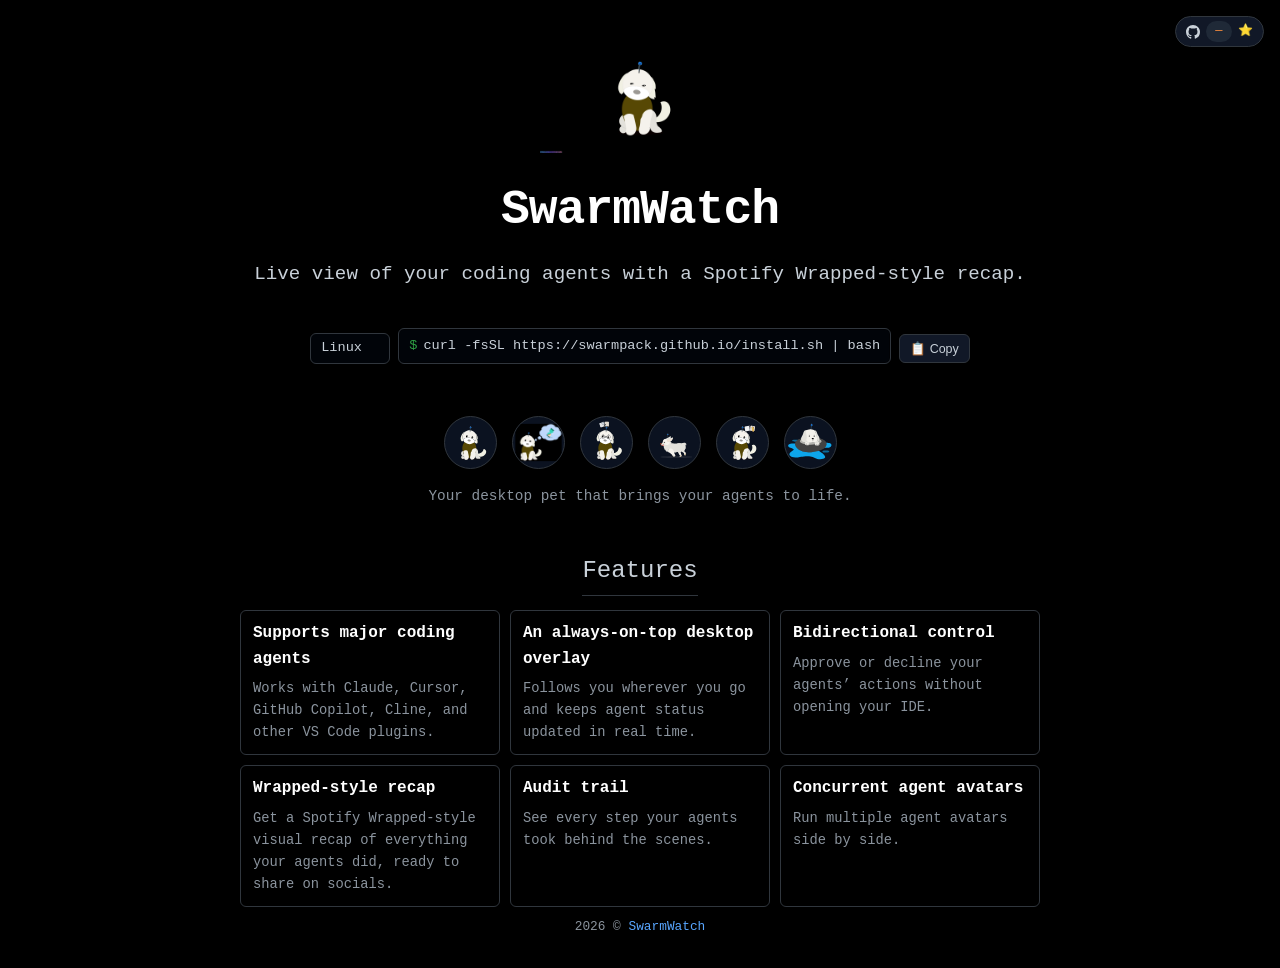
==== index.html @ 9cf97a2d "chore: remove emojis" ====
<!DOCTYPE html>
<html lang="en">
<head>
    <meta charset="UTF-8">
    <meta name="viewport" content="width=device-width, initial-scale=1.0">
    <title>SwarmWatch</title>

    <!--
      Performance notes:
      - Preload the hero image so it appears reliably even under high traffic / slow networks.
      - Add cache-busting via querystring (bump ?v= when you replace the file).
    -->
    <link rel="preload" as="image" href="assets/swarmwatch-idle.png?v=1" imagesrcset="assets/swarmwatch-idle.png?v=1" />

    <!-- Optional: avoids favicon 404 noise. Replace with your own if desired. -->
    <link rel="icon" href="data:,">
    <style>
        :root {
            --bg-color: #000000;
            --card-bg: #161b22;
            --border-color: #30363d;
            --text-primary: #c9d1d9;
            --text-secondary: #8b949e;
            --accent-green: #2ea043;
            --accent-blue: #58a6ff;
            --accent-orange: #f0883e;
            --font-mono: 'SFMono-Regular', Consolas, 'Liberation Mono', Menlo, monospace;
        }

        /* Global link styles */
        a {
            color: var(--accent-blue);
            text-decoration: none;
        }
        a:hover {
            text-decoration: underline;
        }

        body {
            background-color: var(--bg-color);
            color: var(--text-primary);
            font-family: var(--font-mono);
            margin: 0;
            padding: 0;
            display: flex;
            flex-direction: column;
            align-items: center;
            line-height: 1.6;
        }

        .container {
            max-width: 800px;
            width: 100%;
            position: relative;
            padding: 40px 20px 30px 20px;
            display: flex;
            flex-direction: column;
            align-items: center;
            gap: 28px;
        }

        header {
            text-align: center;
            margin-bottom: 4px;
        }

        /* Badge row */
        .badge-row {
            position: fixed;
            top: 16px;
            right: 16px;
            z-index: 50;
            display: flex;
            flex-wrap: wrap;
            gap: 8px;
            justify-content: flex-end;
            margin-bottom: 0;
            padding-bottom: 0;
        }
        .badge {
            font-size: 0.75rem;
            padding: 4px 10px;
            border-radius: 999px;
            border: 1px solid var(--border-color);
            background: #111827;
            color: var(--text-secondary);
            display: inline-flex;
            align-items: center;
            gap: 6px;
            text-decoration: none;
        }
        .badge-icon {
            display: inline-flex;
            width: 14px;
            height: 14px;
            color: var(--text-primary);
        }
        .badge-icon svg {
            width: 100%;
            height: 100%;
            fill: currentColor;
            display: block;
        }
        .badge-label { color: var(--text-primary); }
        .badge-value {
            padding: 1px 6px;
            border-radius: 999px;
            background: #1f2937;
            color: var(--accent-orange);
            min-width: 2ch;
            text-align: center;
        }

        /* Product Hunt badge */
        .producthunt-badge-wrapper {
            text-align: center;
            margin-top: 10px;
        }
        .producthunt-badge {
            display: inline-flex;
            align-items: center;
        }
        .producthunt-badge img {
            height: auto;
            max-width: 200px;
        }

        /* Cat head above title */
        .cat-head-wrapper {
            margin-bottom: 10px;
        }
        .cat-head-img {
            width: 200px;
            height: auto;
        }

        h1 {
            font-size: 3rem;
            margin: 0 0 10px 0;
            color: #ffffff;
            letter-spacing: -1px;
        }

        .subtitle {
            font-size: 1.2rem;
            color: var(--text-primary);
            margin-bottom: 5%;
        }

        /* CTA: button + curl row */
        .cta-stack {
            display: flex;
            flex-direction: column;
            align-items: center;
            gap: 10px;
            margin-bottom: 12px;
        }

        /* Row that contains button (label positioned absolutely) */
        .step1-row {
            position: relative;
            display: flex;
            justify-content: center;
            align-items: center;
            min-height: 1.2em; /* ensure space for label */
        }

        /* Step 1 label: absolutely positioned to left of button */
        .step1-label {
            position: absolute;
            right: 100%;
            margin-right: 8px;
            font-size: 0.85rem;
            color: var(--text-secondary);
            white-space: nowrap;
        }

        .step-label {
            font-size: 0.85rem;
            color: var(--text-secondary);
        }

        .step3-label {
            font-size: 0.85rem;
            color: var(--text-secondary);
            text-align: center;
            margin-bottom: 4px;
        }

        .primary-button {
            display: inline-flex;
            align-items: center;
            justify-content: center;
            padding: 8px 16px;
            border-radius: 999px;
            border: 1px solid var(--accent-blue);
            background: linear-gradient(135deg, #1f2933, #111827);
            color: #ffffff;
            font-size: 0.9rem;
            text-decoration: none;
            cursor: pointer;
            gap: 8px;
        }
        .primary-button:hover {
            background: linear-gradient(135deg, #243447, #111827);
        }
        .primary-button span.icon { font-size: 1.1rem; }



        .curl-row {
            display: flex;
            align-items: center;
            gap: 8px;
            flex-wrap: wrap;
            justify-content: center;
            margin-bottom: 4%;
        }

        /* Compact platform selector (matches the curl/copy pill aesthetic) */
        .platform-select {
            border-radius: 6px; /* match curl field */
            border: 1px solid var(--border-color);
            background: #010409;
            color: var(--text-primary);
            font-family: var(--font-mono);
            font-size: 0.85rem;
            padding: 6px 10px; /* match curl-field padding */
            cursor: pointer;
            outline: none;
            appearance: none;
            -webkit-appearance: none;
            -moz-appearance: none;
            line-height: 1.2;
        }
        .platform-select:hover {
            background: #0b1220;
        }
        .platform-select:focus {
            border-color: var(--accent-blue);
            box-shadow: 0 0 0 3px rgba(88,166,255,0.15);
        }

        .curl-label {
            font-size: 0.85rem;
            color: var(--text-secondary);
        }

        .curl-field {
            display: inline-flex;
            align-items: center;
            width: fit-content;
            max-width: 100%;
            background: #010409;
            border-radius: 6px;
            border: 1px solid var(--border-color);
            padding: 6px 10px;
            font-size: 0.85rem;
            color: var(--text-primary);
            box-shadow: inset 0 0 0 1px rgba(0,0,0,0.4);
            margin-bottom: 5px;;
        }

        .curl-prefix {
            color: var(--accent-green);
            margin-right: 6px;
        }

        .curl-command {
            white-space: nowrap;
            user-select: all;
        }

        .copy-button {
            padding: 6px 10px;
            font-size: 0.78rem;
            border-radius: 6px;
            border: 1px solid var(--border-color);
            background: #111827;
            color: var(--text-primary);
            cursor: pointer;
            display: inline-flex;
            align-items: center;
            gap: 4px;
        }
        .copy-button:hover {
            background: #1f2937;
        }

        /* Avatar strip */
        .avatar-tagline {
            margin-top: 6px;
            font-size: 0.9rem;
            color: var(--text-secondary);
            text-align: center;
        }
        .avatar-strip {
            display: flex;
            align-items: center;
            justify-content: center;
            gap: 15px; /* 1.5x spacing */
            flex-wrap: wrap;
            margin-top: 6px;
        }
        .avatar {
            /* Increase circle radius by 1.5x (diameter scales 1.5x as well) */
            width: 51px;
            height: 51px;
            border-radius: 999px;
            border: 1px solid var(--border-color);
            background: #0b1220;
            display: inline-flex;
            align-items: center;
            justify-content: center;
            overflow: hidden;
            /* Same floating animation as the blue rectangle/popover */
            animation: float 4s ease-in-out infinite;
            will-change: transform;
        }

        /* Small phase offsets so the avatars don't all float in sync */
        .avatar-strip .avatar:nth-child(1) { animation-delay: 0s; }
        .avatar-strip .avatar:nth-child(2) { animation-delay: 0.3s; }
        .avatar-strip .avatar:nth-child(3) { animation-delay: 0.6s; }
        .avatar-strip .avatar:nth-child(4) { animation-delay: 0.9s; }
        .avatar-strip .avatar:nth-child(5) { animation-delay: 1.2s; }
        .avatar-strip .avatar:nth-child(6) { animation-delay: 1.5s; }
        .avatar img {
            width: 100%;
            height: 100%;
            object-fit: cover;
            display: block;
        }

        /* Slight zoom-out for the 'thinks.png' avatar so it matches the visual scale of the SVGs */
        .avatar img.avatar-thinks {
            object-fit: contain;
            transform: scale(0.9091); /* zoom out by 1.1x */
            transform-origin: center;
        }

        /* Hero section */
        .hero-section {
            position: relative;
            width: 100%;
            max-width: 650px;
            display: flex;
            flex-direction: column;
            align-items: center;
            margin-bottom: 18px;
        }
        .terminal-window {
            width: 100%;
            background: #010409;
            border: 1px solid var(--border-color);
            border-radius: 8px;
            box-shadow: 0 20px 40px rgba(0,0,0,0.4);
            overflow: hidden;
            font-size: 0.9rem;
            text-align: left;
            z-index: 1;
        }
        .window-header {
            background: #161b22;
            padding: 8px 12px;
            display: flex;
            gap: 6px;
            border-bottom: 1px solid var(--border-color);
        }
        .dot { width: 10px; height: 10px; border-radius: 50%; }
        .red { background: #ff5f56; }
        .yellow { background: #ffbd2e; }
        .green { background: #27c93f; }

        .terminal-body {
            padding: 15px;
            color: var(--text-primary);
        }
        .prompt { color: var(--accent-green); }
        .branch { color: var(--accent-blue); }
        .output { color: var(--text-secondary); }
        .cursor {
            display: inline-block;
            width: 8px;
            height: 15px;
            background: var(--text-secondary);
            animation: blink 1s infinite;
            vertical-align: middle;
        }
        @keyframes blink { 0%,100% {opacity:1;} 50% {opacity:0;} }

        .popover-window {
            position: absolute;
            bottom: -30px;
            right: -20px;
            background: #1f2428;
            border: 1px solid var(--accent-blue);
            border-radius: 6px;
            padding: 15px;
            width: 320px;
            box-shadow: 0 15px 30px rgba(0,0,0,0.5);
            z-index: 2;
            animation: float 4s ease-in-out infinite;
        }
        @keyframes float {
            0% { transform: translateY(0px); }
            50% { transform: translateY(-5px); }
            100% { transform: translateY(0px); }
        }
        .popover-content {
            font-size: 0.95rem;
            color: #ffffff;
            border-left: 3px solid var(--accent-blue);
            padding-left: 10px;
        }

        .features-container {
            width: 100%;
            text-align: center;
            margin-bottom: 6px;
        }
        .feature-title {
            font-size: 1.5rem;
            margin-bottom: 14px;
            border-bottom: 1px solid var(--border-color);
            display: inline-block;
            padding-bottom: 5px;
        }
        .feature-grid {
            display: grid;
            grid-template-columns: repeat(auto-fit, minmax(250px, 1fr));
            gap: 10px;
            text-align: left;
        }
        .feature-box {
            background: transparent;
            border: 1px solid var(--border-color);
            padding: 10px 12px;
            border-radius: 6px;
            transition: border-color 0.2s;
        }
        .feature-box:hover { border-color: var(--text-secondary); }
        .feature-box h3 {
            margin: 0 0 6px 0;
            font-size: 1rem;
            color: #ffffff;
        }
        .feature-box p {
            margin: 0;
            font-size: 0.86rem;
            color: var(--text-secondary);
        }

        /* Sleeping cat near footer */
        .footer-cat-wrapper {
            margin-top: -20px;
            margin-bottom: 2px;
        }
        .cat-sleeping-img {
            width: 110px;
            height: auto;
            opacity: 0.9;
        }

        footer {
            margin-top: -24px;
            color: var(--text-secondary);
            font-size: 0.8rem;
            text-align: center;
        }

        @media (max-width: 600px) {
            .badge-row {
                top: 10px;
                right: 10px;
            }
            .popover-window {
                position: relative;
                bottom: auto;
                right: auto;
                margin-top: -10px;
                width: 90%;
            }
            h1 { font-size: 2.2rem; }
            .producthunt-badge img {
                max-width: 150px;
            }
        }
    </style>
</head>
<body>

<div class="container">

    <header>
        <!-- Header mascot (local asset) -->
        <div class="cat-head-wrapper">
            <img
              src="assets/swarmwatch-idle.png?v=1"
              alt="Product mascot"
              class="cat-head-img"
              width="200"
              height="113"
              decoding="async"
              fetchpriority="high"
            />
        </div>

        <h1>SwarmWatch</h1>
        <div class="subtitle">Live view of your coding agents with a Spotify Wrapped‑style recap.</div>

        <div class="badge-row">
            <a class="badge" href="https://github.com/SwarmPack/SwarmWatch" aria-label="GitHub stars" title="GitHub stars">
                <span class="badge-icon" aria-hidden="true">
                    <svg viewBox="0 0 16 16" xmlns="http://www.w3.org/2000/svg">
                        <path d="M8 0C3.58 0 0 3.58 0 8c0 3.54 2.29 6.53 5.47 7.59.4.07.55-.17.55-.38 0-.19-.01-.82-.01-1.49-2.01.37-2.53-.49-2.69-.94-.09-.23-.48-.94-.82-1.13-.28-.15-.68-.52-.01-.53.63-.01 1.08.58 1.23.82.72 1.21 1.87.87 2.33.66.07-.52.28-.87.51-1.07-1.78-.2-3.64-.89-3.64-3.95 0-.87.31-1.59.82-2.15-.08-.2-.36-1.02.08-2.12 0 0 .67-.21 2.2.82.64-.18 1.32-.27 2-.27.68 0 1.36.09 2 .27 1.53-1.04 2.2-.82 2.2-.82.44 1.1.16 1.92.08 2.12.51.56.82 1.27.82 2.15 0 3.07-1.87 3.75-3.65 3.95.29.25.54.73.54 1.48 0 1.07-.01 1.93-.01 2.2 0 .21.15.46.55.38A8.01 8.01 0 0 0 16 8c0-4.42-3.58-8-8-8Z"/>
                    </svg>
                </span>
                <span class="badge-value" id="stars-count">0</span>⭐
            </a>
  
        </div>

        <!-- CTA stack -->
        <div class="cta-stack">

            <div class="curl-row">
                <!-- <span class="curl-label">Install in Terminal:</span> -->
                <select class="platform-select" id="platform-select" aria-label="Select platform">
                    <option value="mac">macOS</option>
                    <option value="linux">Linux</option>
                    <option value="windows">Windows</option>
                </select>
                <div class="curl-field" id="curl-field">
                    <span class="curl-prefix" id="curl-prefix">$</span>
                    <span class="curl-command" id="curl-command">curl -fsSL https://swarmpack.github.io/install.sh | bash</span>
                </div>
                <button class="copy-button" type="button" id="copy-btn">
                    📋 Copy
                </button>
            </div>

      
            <div class="avatar-strip" aria-label="Agent avatars">
                <span class="avatar"><img src="assets/Idle.svg?v=2" alt="Agent avatar 1" loading="lazy" decoding="async" /></span>
                <span class="avatar"><img src="assets/thinks.png?v=3" alt="Agent avatar 2" class="avatar-thinks" loading="lazy" decoding="async" /></span>
                <span class="avatar"><img src="assets/Read.svg?v=4" alt="Agent avatar 3" loading="lazy" decoding="async" /></span>
                <span class="avatar"><img src="assets/Run.svg?v=5" alt="Agent avatar 4" loading="lazy" decoding="async" /></span>
                <span class="avatar"><img src="assets/Edit.svg?v=6" alt="Agent avatar 5" loading="lazy" decoding="async" /></span>
                <span class="avatar"><img src="assets/Stuck.svg?v=7" alt="Agent avatar 6" loading="lazy" decoding="async" /></span>
            </div>

            <div class="avatar-tagline">Your desktop pet that brings your agents to life.</div>

            <!-- Product Hunt badge placed just below Install in Terminal -->
            <!-- <div class="producthunt-badge-wrapper">
                <a href="https://www.producthunt.com/products/diffsense?embed=true&utm_source=badge-top-post-badge&utm_medium=badge&utm_campaign=badge-diffsense" target="_blank" rel="noopener noreferrer"><img alt="DiffSense - Local AI git commit generator for Apple Silicon | Product Hunt" width="250" height="54" src="https://api.producthunt.com/widgets/embed-image/v1/top-post-badge.svg?post_id=1053209&theme=light&period=daily&t=1766739969848"></a>
            </div> -->
        </div>
    </header>



    <!-- Features -->
<div class="features-container">
  <div class="feature-title">Features</div>
  <div class="feature-grid">
    <div class="feature-box">
      <h3>Supports major coding agents</h3>
      <p>Works with Claude, Cursor, GitHub Copilot, Cline, and other VS Code plugins.</p>
    </div>
    <div class="feature-box">
      <h3>An always-on-top desktop overlay</h3>
      <p>Follows you wherever you go and keeps agent status updated in real time.</p>
    </div>
    <div class="feature-box">
      <h3>Bidirectional control</h3>
      <p>Approve or decline your agents’ actions without opening your IDE.</p>
    </div>
    <div class="feature-box">
      <h3>Wrapped-style recap</h3>
      <p>Get a Spotify Wrapped-style visual recap of everything your agents did, ready to share on socials.</p>
    </div>
    <div class="feature-box">
      <h3>Audit trail</h3>
      <p>See every step your agents took behind the scenes.</p>
    </div>
    <div class="feature-box">
      <h3>Concurrent agent avatars</h3>
      <p>Run multiple agent avatars side by side.</p>
    </div>
  </div>
</div>





    <footer>
        2026 © <a href="https://github.com/SwarmPack/SwarmWatch/">SwarmWatch</a>
    </footer>

    

</div>

<!-- Badge + copy scripts -->
<script>
// Copy CURL command
document.getElementById('copy-btn').addEventListener('click', function () {
    var text = document.getElementById('curl-command').textContent.trim();
    navigator.clipboard.writeText(text).then(function () {
        var btn = document.getElementById('copy-btn');
        var old = btn.textContent;
        btn.textContent = '✓ Copied';
        setTimeout(function () { btn.textContent = old; }, 1500);
    });
});

// Platform-aware install command with manual override dropdown.
(function installCommandController() {
  var el = document.getElementById('curl-command');
  var prefixEl = document.getElementById('curl-prefix');
  var selectEl = document.getElementById('platform-select');
  if (!el || !selectEl) return;

  var owner = 'SwarmPack';
  var repo = 'SwarmWatch';
  var storageKey = 'swarmwatch:install-platform';

  function detectPlatform() {
    var platformStr = (navigator.userAgentData && navigator.userAgentData.platform)
      ? String(navigator.userAgentData.platform)
      : String(navigator.platform || '') + ' ' + String(navigator.userAgent || '');

    if (/windows/i.test(platformStr)) return 'windows';
    if (/mac/i.test(platformStr)) return 'mac';
    // includes Linux desktops; Android often reports Linux too, but user can override.
    if (/linux/i.test(platformStr)) return 'linux';
    return 'mac';
  }

  function setPlatform(p) {
    // Keep the prompt prefix consistent (no PowerShell-specific prompt text).
    if (prefixEl) prefixEl.textContent = '$';
    if (p === 'windows') {
      el.textContent = 'iwr -useb https://swarmpack.github.io/install.ps1 | iex';
      return;
    }
    el.textContent = 'curl -fsSL https://swarmpack.github.io/install.sh | bash';
  }

  function readSaved() {
    try {
      var v = localStorage.getItem(storageKey);
      return v === 'windows' || v === 'mac' || v === 'linux' ? v : null;
    } catch {
      return null;
    }
  }

  function save(p) {
    try {
      localStorage.setItem(storageKey, p);
    } catch {
      // ignore
    }
  }

  // Initialize
  var initial = readSaved() || detectPlatform();
  selectEl.value = initial;
  setPlatform(initial);

  // Respond to manual changes
  selectEl.addEventListener('change', function () {
    var p = selectEl.value;
    setPlatform(p);
    save(p);
  });
})();

// Function to get badge values from shields.io (primary) with GitHub API fallback
async function getBadgeValue(owner, repo, metric) {
  // We only display/cache stars now. Keep this guard in case the function is
  // accidentally called with other metrics.
  if (metric !== 'stars') return '—';

  const cacheKey = `badge:${owner}/${repo}:${metric}`;
  const cacheTtlMs = 15 * 60 * 1000; // 15 minutes

  function readCache() {
    try {
      const raw = localStorage.getItem(cacheKey);
      if (!raw) return null;
      const parsed = JSON.parse(raw);
      if (!parsed?.value || !parsed?.ts) return null;
      if (Date.now() - parsed.ts > cacheTtlMs) return null;
      return parsed.value;
    } catch {
      return null;
    }
  }

  function writeCache(value) {
    try {
      localStorage.setItem(cacheKey, JSON.stringify({ value, ts: Date.now() }));
    } catch {
      // ignore (private browsing / storage full)
    }
  }

  // Try shields.io first
  try {
    let url;
    if (metric === 'stars') {
      url = `https://img.shields.io/github/stars/${owner}/${repo}.json`;
    }

    const response = await fetch(url);
    if (response.ok) {
      const data = await response.json();
      const value = data.message; // e.g., "1,234"
      writeCache(value);
      return value;
    }
  } catch (e) {
    console.warn(`Shields.io failed for ${metric}, trying GitHub API`);
  }

  // If shields fails, prefer cached values (prevents "0" under transient failures)
  const cached = readCache();
  if (cached) return cached;

  // Fallback to GitHub API
  try {
    if (metric === 'stars') {
      const res = await fetch(`https://api.github.com/repos/${owner}/${repo}`);
      if (!res.ok) return '—';
      const data = await res.json();
      const value = (data.stargazers_count ?? 0).toLocaleString();
      writeCache(value);
      return value;
    }
  } catch (e) {
    console.error(`Both shields.io and GitHub API failed for ${metric}:`, e);
    return cached ?? '—';
  }
}

// Load badge values
(async function() {
  // Keep these in sync with the badge <a href="..."> links above.
  // We only render/cache stars now.
  const owner = 'SwarmPack';
  const repo = 'SwarmWatch';

  const starsEl = document.getElementById('stars-count');

  // Optional cleanup: remove old cached entries from when we displayed them.
  try {
    localStorage.removeItem(`badge:${owner}/${repo}:downloads`);
    localStorage.removeItem(`badge:${owner}/${repo}:forks`);
  } catch {
    // ignore (private browsing / storage full)
  }

  if (starsEl) {
    const stars = await getBadgeValue(owner, repo, 'stars');
    starsEl.textContent = stars;
  }
})();
</script>

</body>
</html>
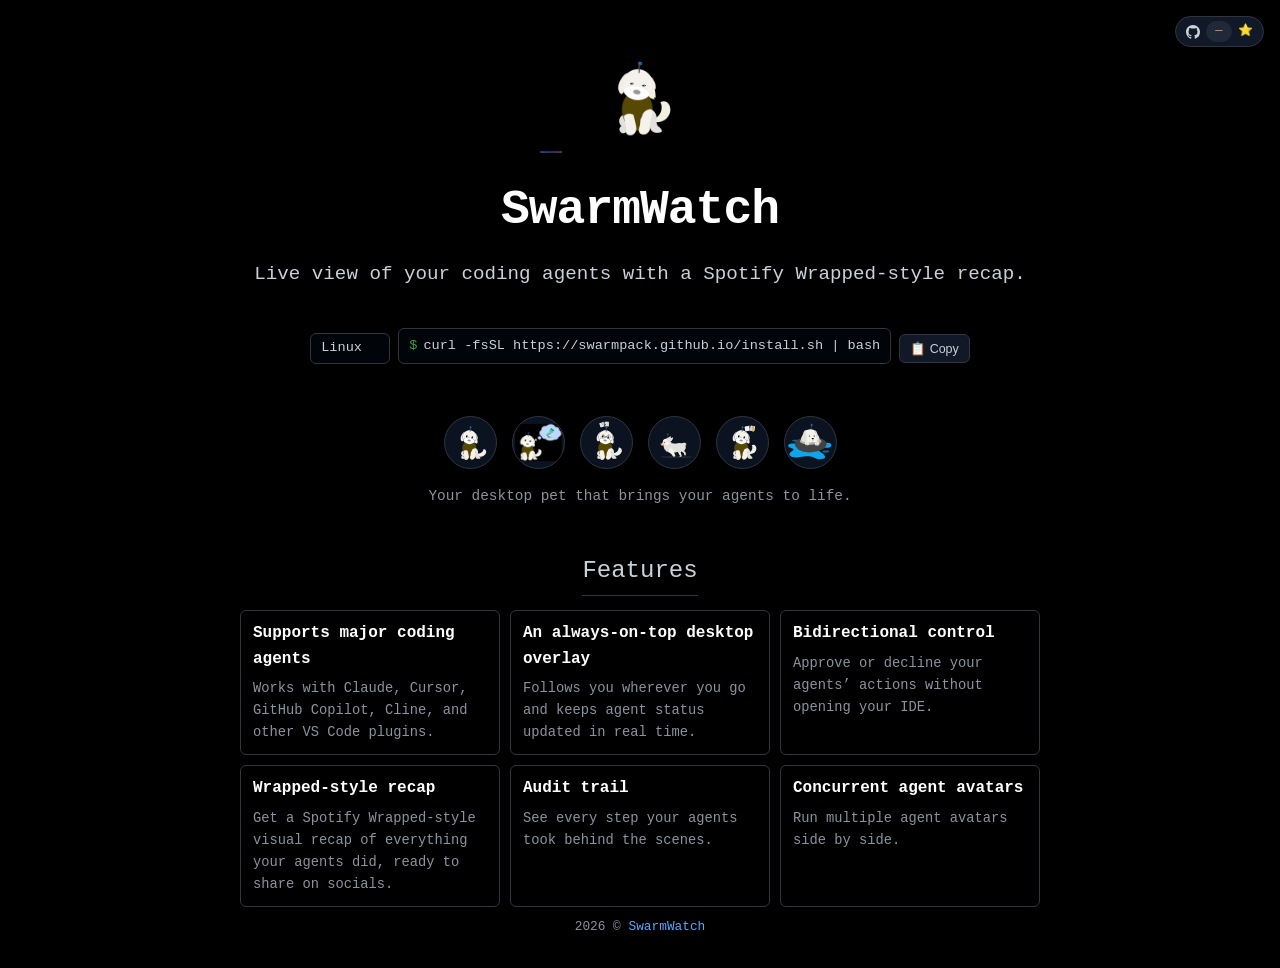
==== commit 0d880a12: "chore: Add responsiveness for smaller devices" ====
--- a/index.html
+++ b/index.html
@@ -46,6 +46,8 @@
             flex-direction: column;
             align-items: center;
             line-height: 1.6;
+            /* Prevent accidental horizontal scroll on small screens */
+            overflow-x: hidden;
         }
 
         .container {
@@ -474,6 +476,24 @@
                 top: 10px;
                 right: 10px;
             }
+
+            /* Mobile layout: avoid horizontal overflow (e.g. long install command) */
+            .subtitle {
+                padding: 0 8px;
+                font-size: 1.05rem;
+            }
+
+            .curl-field {
+                max-width: 100%;
+                flex-wrap: wrap;
+            }
+
+            .curl-command {
+                white-space: normal;
+                overflow-wrap: anywhere;
+                min-width: 0; /* allow wrapping inside flex container */
+            }
+
             .popover-window {
                 position: relative;
                 bottom: auto;
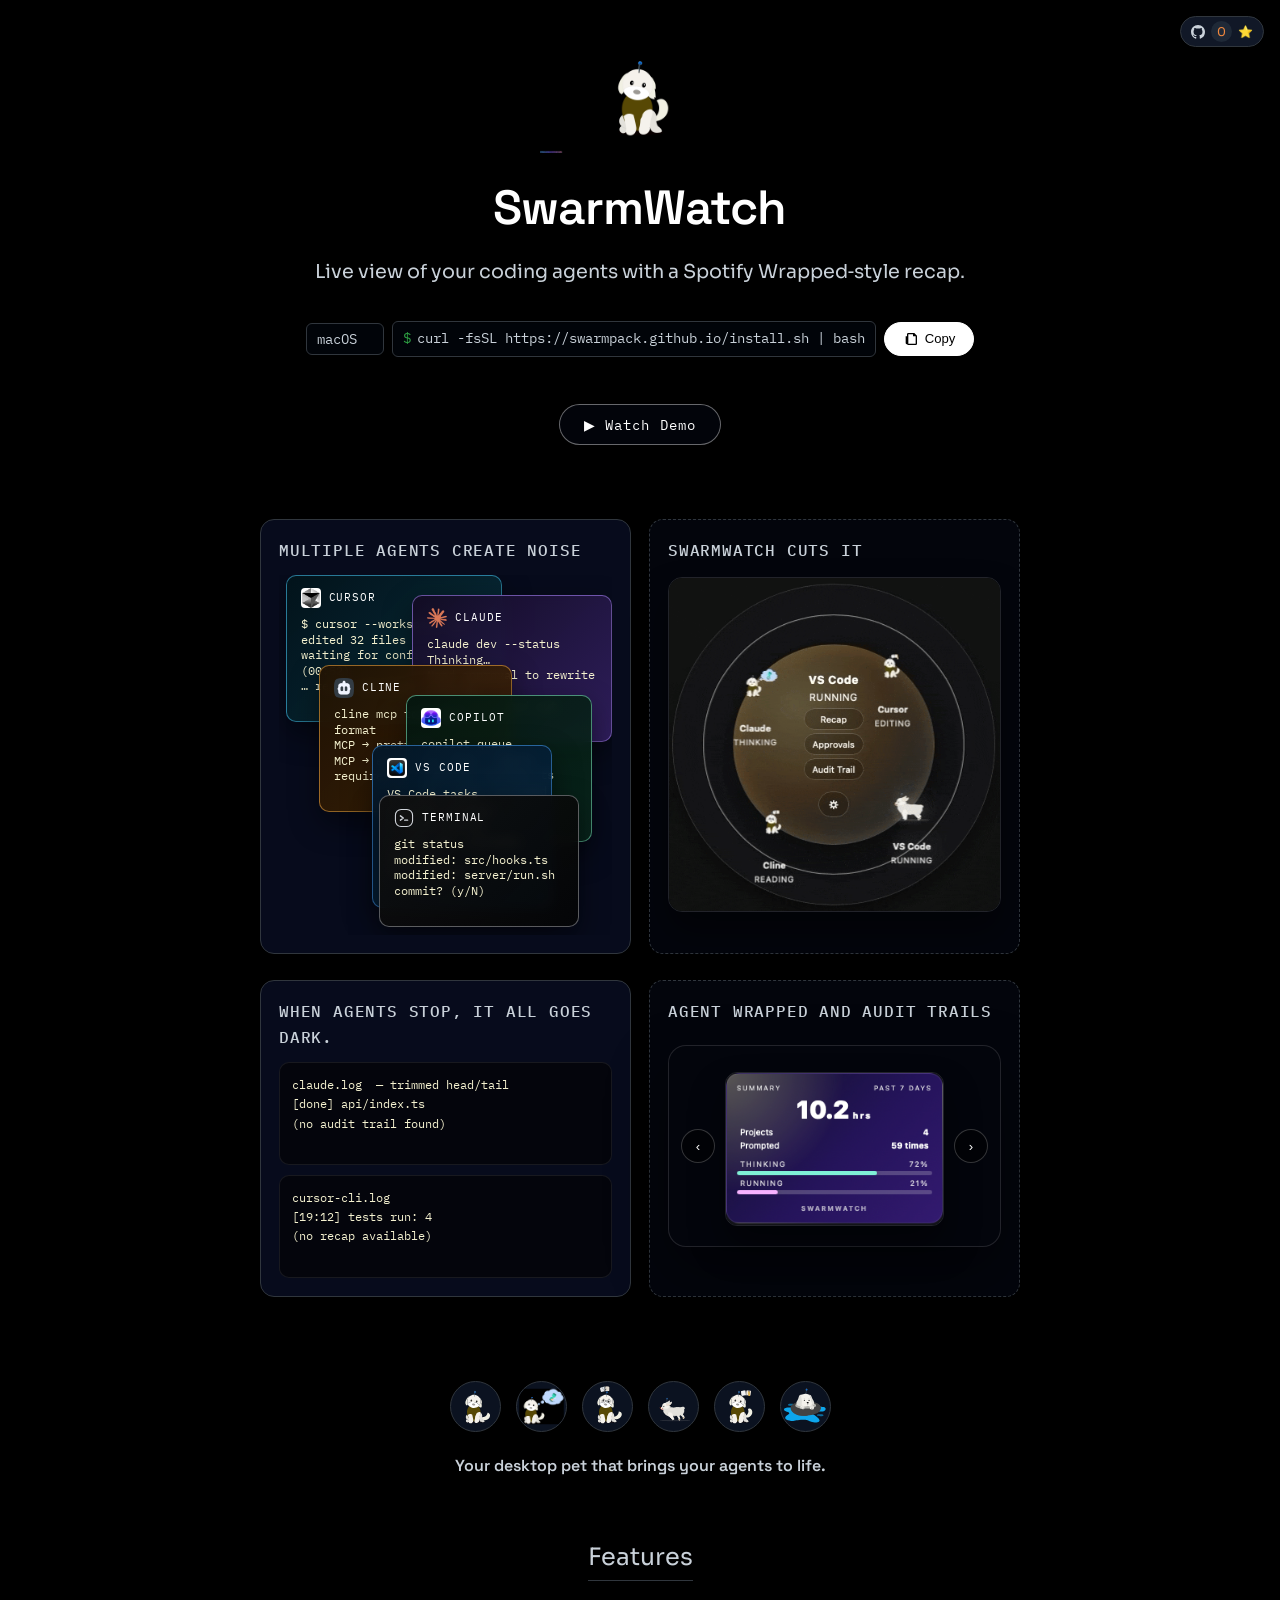
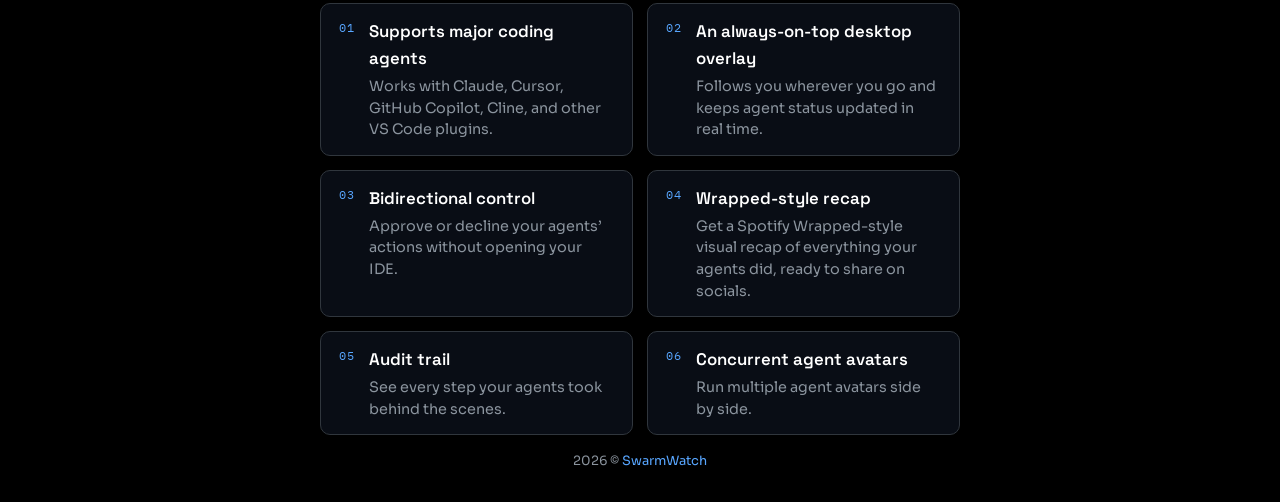
==== commit 44dfe340: "launch-ready" ====
--- a/index.html
+++ b/index.html
@@ -1,19 +1,16 @@
 <!DOCTYPE html>
 <html lang="en">
 <head>
-    <meta charset="UTF-8">
-    <meta name="viewport" content="width=device-width, initial-scale=1.0">
+    <meta charset="UTF-8" />
+    <meta name="viewport" content="width=device-width, initial-scale=1.0" />
     <title>SwarmWatch</title>
 
-    <!--
-      Performance notes:
-      - Preload the hero image so it appears reliably even under high traffic / slow networks.
-      - Add cache-busting via querystring (bump ?v= when you replace the file).
-    -->
     <link rel="preload" as="image" href="assets/swarmwatch-idle.png?v=1" imagesrcset="assets/swarmwatch-idle.png?v=1" />
-
-    <!-- Optional: avoids favicon 404 noise. Replace with your own if desired. -->
-    <link rel="icon" href="data:,">
+    <link rel="icon" href="data:," />
+    <link rel="preconnect" href="https://fonts.googleapis.com" />
+    <link rel="preconnect" href="https://fonts.gstatic.com" crossorigin />
+    <link href="https://fonts.googleapis.com/css2?family=Sora:wght@400;500;600&family=Space+Grotesk:wght@400;500;600&family=IBM+Plex+Mono:wght@400;500&display=swap" rel="stylesheet" />
+
     <style>
         :root {
             --bg-color: #000000;
@@ -24,49 +21,39 @@
             --accent-green: #2ea043;
             --accent-blue: #58a6ff;
             --accent-orange: #f0883e;
-            --font-mono: 'SFMono-Regular', Consolas, 'Liberation Mono', Menlo, monospace;
-        }
-
-        /* Global link styles */
-        a {
-            color: var(--accent-blue);
-            text-decoration: none;
-        }
-        a:hover {
-            text-decoration: underline;
-        }
-
+            --font-heading: 'Space Grotesk', 'Sora', 'Inter', 'Segoe UI', system-ui, -apple-system, sans-serif;
+            --font-body: 'Sora', 'Inter', 'Segoe UI', system-ui, -apple-system, sans-serif;
+            --font-mono: 'IBM Plex Mono', 'SFMono-Regular', Consolas, 'Liberation Mono', Menlo, monospace;
+        }
+
+        * { box-sizing: border-box; }
         body {
             background-color: var(--bg-color);
             color: var(--text-primary);
-            font-family: var(--font-mono);
+            font-family: var(--font-body);
             margin: 0;
             padding: 0;
             display: flex;
             flex-direction: column;
             align-items: center;
             line-height: 1.6;
-            /* Prevent accidental horizontal scroll on small screens */
             overflow-x: hidden;
         }
+        a { color: var(--accent-blue); text-decoration: none; }
+        a:hover { text-decoration: underline; }
 
         .container {
             max-width: 800px;
             width: 100%;
             position: relative;
-            padding: 40px 20px 30px 20px;
+            padding: 40px 20px 30px;
             display: flex;
             flex-direction: column;
             align-items: center;
             gap: 28px;
         }
-
-        header {
-            text-align: center;
-            margin-bottom: 4px;
-        }
-
-        /* Badge row */
+        header { text-align: center; margin-bottom: 4px; }
+
         .badge-row {
             position: fixed;
             top: 16px;
@@ -76,8 +63,6 @@
             flex-wrap: wrap;
             gap: 8px;
             justify-content: flex-end;
-            margin-bottom: 0;
-            padding-bottom: 0;
         }
         .badge {
             font-size: 0.75rem;
@@ -89,21 +74,9 @@
             display: inline-flex;
             align-items: center;
             gap: 6px;
-            text-decoration: none;
-        }
-        .badge-icon {
-            display: inline-flex;
-            width: 14px;
-            height: 14px;
-            color: var(--text-primary);
-        }
-        .badge-icon svg {
-            width: 100%;
-            height: 100%;
-            fill: currentColor;
-            display: block;
-        }
-        .badge-label { color: var(--text-primary); }
+        }
+        .badge-icon { width: 14px; height: 14px; color: var(--text-primary); }
+        .badge-icon svg { width: 100%; height: 100%; fill: currentColor; }
         .badge-value {
             padding: 1px 6px;
             border-radius: 999px;
@@ -113,103 +86,20 @@
             text-align: center;
         }
 
-        /* Product Hunt badge */
-        .producthunt-badge-wrapper {
-            text-align: center;
-            margin-top: 10px;
-        }
-        .producthunt-badge {
-            display: inline-flex;
-            align-items: center;
-        }
-        .producthunt-badge img {
-            height: auto;
-            max-width: 200px;
-        }
-
-        /* Cat head above title */
-        .cat-head-wrapper {
-            margin-bottom: 10px;
-        }
-        .cat-head-img {
-            width: 200px;
-            height: auto;
-        }
-
+        .cat-head-wrapper { margin-bottom: 10px; }
+        .cat-head-img { width: 200px; height: auto; }
         h1 {
             font-size: 3rem;
-            margin: 0 0 10px 0;
-            color: #ffffff;
+            margin: 0 0 10px;
+            color: #fff;
             letter-spacing: -1px;
-        }
-
-        .subtitle {
-            font-size: 1.2rem;
-            color: var(--text-primary);
-            margin-bottom: 5%;
-        }
-
-        /* CTA: button + curl row */
-        .cta-stack {
-            display: flex;
-            flex-direction: column;
-            align-items: center;
-            gap: 10px;
-            margin-bottom: 12px;
-        }
-
-        /* Row that contains button (label positioned absolutely) */
-        .step1-row {
-            position: relative;
-            display: flex;
-            justify-content: center;
-            align-items: center;
-            min-height: 1.2em; /* ensure space for label */
-        }
-
-        /* Step 1 label: absolutely positioned to left of button */
-        .step1-label {
-            position: absolute;
-            right: 100%;
-            margin-right: 8px;
-            font-size: 0.85rem;
-            color: var(--text-secondary);
-            white-space: nowrap;
-        }
-
-        .step-label {
-            font-size: 0.85rem;
-            color: var(--text-secondary);
-        }
-
-        .step3-label {
-            font-size: 0.85rem;
-            color: var(--text-secondary);
-            text-align: center;
-            margin-bottom: 4px;
-        }
-
-        .primary-button {
-            display: inline-flex;
-            align-items: center;
-            justify-content: center;
-            padding: 8px 16px;
-            border-radius: 999px;
-            border: 1px solid var(--accent-blue);
-            background: linear-gradient(135deg, #1f2933, #111827);
-            color: #ffffff;
-            font-size: 0.9rem;
-            text-decoration: none;
-            cursor: pointer;
-            gap: 8px;
-        }
-        .primary-button:hover {
-            background: linear-gradient(135deg, #243447, #111827);
-        }
-        .primary-button span.icon { font-size: 1.1rem; }
-
-
-
+            font-family: var(--font-heading);
+            font-weight: 600;
+        }
+        h2, h3, h4 { font-family: var(--font-heading); font-weight: 600; }
+        .subtitle { font-size: 1.2rem; color: var(--text-primary); margin-bottom: 5%; }
+
+        .cta-stack { display: flex; flex-direction: column; align-items: center; gap: 10px; margin-bottom: 12px; }
         .curl-row {
             display: flex;
             align-items: center;
@@ -218,312 +108,357 @@
             justify-content: center;
             margin-bottom: 4%;
         }
-
-        /* Compact platform selector (matches the curl/copy pill aesthetic) */
         .platform-select {
-            border-radius: 6px; /* match curl field */
+            border-radius: 6px;
             border: 1px solid var(--border-color);
             background: #010409;
             color: var(--text-primary);
             font-family: var(--font-mono);
             font-size: 0.85rem;
-            padding: 6px 10px; /* match curl-field padding */
+            padding: 6px 10px;
             cursor: pointer;
-            outline: none;
             appearance: none;
-            -webkit-appearance: none;
-            -moz-appearance: none;
-            line-height: 1.2;
-        }
-        .platform-select:hover {
-            background: #0b1220;
-        }
+        }
+        .platform-select:hover { background: #0b1220; }
         .platform-select:focus {
             border-color: var(--accent-blue);
             box-shadow: 0 0 0 3px rgba(88,166,255,0.15);
         }
-
-        .curl-label {
-            font-size: 0.85rem;
-            color: var(--text-secondary);
-        }
-
         .curl-field {
             display: inline-flex;
             align-items: center;
             width: fit-content;
-            max-width: 100%;
             background: #010409;
             border-radius: 6px;
             border: 1px solid var(--border-color);
             padding: 6px 10px;
             font-size: 0.85rem;
             color: var(--text-primary);
+            font-family: var(--font-mono);
             box-shadow: inset 0 0 0 1px rgba(0,0,0,0.4);
-            margin-bottom: 5px;;
-        }
-
-        .curl-prefix {
-            color: var(--accent-green);
-            margin-right: 6px;
-        }
-
-        .curl-command {
-            white-space: nowrap;
-            user-select: all;
-        }
+        }
+        .curl-prefix { color: var(--accent-green); margin-right: 6px; }
+        .curl-command { white-space: nowrap; user-select: all; }
 
         .copy-button {
-            padding: 6px 10px;
-            font-size: 0.78rem;
-            border-radius: 6px;
-            border: 1px solid var(--border-color);
-            background: #111827;
-            color: var(--text-primary);
+            padding: 8px 18px;
+            font-size: 0.82rem;
+            border-radius: 999px;
+            border: 1px solid #ffffff;
+            background: #ffffff;
+            color: #000000;
             cursor: pointer;
             display: inline-flex;
             align-items: center;
-            gap: 4px;
+            gap: 6px;
+            transition: transform 0.2s ease, box-shadow 0.2s ease;
         }
         .copy-button:hover {
-            background: #1f2937;
-        }
-
-        /* Avatar strip */
-        .avatar-tagline {
+            transform: translateY(-1px);
+            box-shadow: 0 8px 20px rgba(255,255,255,0.12);
+        }
+        .copy-icon {
+            width: 16px;
+            height: 16px;
+            display: inline-flex;
+        }
+        .copy-icon svg {
+            width: 100%;
+            height: 100%;
+            fill: currentColor;
+        }
+        .copy-label { font-weight: 500; }
+        .demo-button {
+            margin-top: 10px;
+            padding: 10px 24px;
+            border-radius: 999px;
+            border: 1px solid rgba(255,255,255,0.4);
+            background: rgba(3,5,12,0.85);
+            color: #ffffff;
+            font-size: 0.9rem;
+            font-family: var(--font-mono);
+            letter-spacing: 0.08em;
+            cursor: pointer;
+            transition: background 0.2s ease, transform 0.2s ease;
+        }
+        .demo-button:hover {
+            background: rgba(255,255,255,0.12);
+            transform: translateY(-1px);
+        }
+        .demo-modal {
+            position: fixed;
+            inset: 0;
+            display: none;
+            align-items: center;
+            justify-content: center;
+            background: rgba(0,0,0,0.75);
+            z-index: 200;
+            padding: 20px;
+        }
+        .demo-modal.open { display: flex; }
+        .demo-modal__content {
+            background: #010409;
+            border: 1px solid var(--border-color);
+            border-radius: 18px;
+            max-width: 720px;
+            width: 100%;
+            aspect-ratio: 16/9;
+            position: relative;
+            box-shadow: 0 25px 60px rgba(0,0,0,0.6);
+        }
+        .demo-modal video {
+            width: 100%;
+            height: 100%;
+            border: none;
+            border-radius: 18px;
+            background: #000;
+        }
+        .demo-close {
+            position: absolute;
+            top: 8px;
+            right: 8px;
+            border: none;
+            background: rgba(0,0,0,0.6);
+            color: #fff;
+            border-radius: 50%;
+            width: 32px;
+            height: 32px;
+            font-size: 1.1rem;
+            cursor: pointer;
+            z-index: 2;
+        }
+        .demo-close:hover { background: rgba(0,0,0,0.85); }
+
+        .before-after {
+            width: 100%;
+            display: flex;
+            flex-direction: column;
+            gap: 26px;
+            margin: 30px 0 20px;
+        }
+        .before-row {
+            display: grid;
+            grid-template-columns: repeat(auto-fit, minmax(240px, 1fr));
+            gap: 18px;
+            align-items: stretch;
+        }
+        .before-card,
+        .after-placeholder {
+            border: 1px solid var(--border-color);
+            border-radius: 14px;
+            padding: 18px;
+            background: #070b1c;
+            height: 100%;
+        }
+        .before-heading {
+            font-size: 1rem;
+            font-weight: 500;
+            margin: 0 0 12px;
+            color: var(--text-primary);
+            font-family: var(--font-mono);
+            letter-spacing: 0.05em;
+            text-transform: uppercase;
+        }
+        .before-copy { margin: 0 0 14px; color: var(--text-secondary); font-size: 0.95rem; }
+
+        .session-mess {
+            position: relative;
+            min-height: 360px;
+            padding: 20px 0 20px;
+            overflow: hidden;
+        }
+        .session-window {
+            position: absolute;
+            width: 70%;
+            max-width: 320px;
+            border: 1px solid rgba(255,255,255,0.15);
+            border-radius: 10px;
+            background: #020409;
+            box-shadow: 0 12px 30px rgba(0,0,0,0.45);
+            padding: 12px 14px;
+            backdrop-filter: blur(6px);
+        }
+        .session-window:nth-child(1) { top: 0; left: 2%; width: 65%; }
+        .session-window:nth-child(2) { top: 20px; right: 0; width: 60%; }
+        .session-window:nth-child(3) { top: 90px; left: 12%; width: 58%; }
+        .session-window:nth-child(4) { top: 120px; right: 6%; width: 56%; }
+        .session-window:nth-child(5) { top: 170px; left: 28%; width: 54%; }
+        .session-window:nth-child(6) { top: 220px; right: 10%; width: 60%; }
+        .window-chip {
+            display: inline-flex;
+            align-items: center;
+            gap: 8px;
+            font-size: 0.7rem;
+            letter-spacing: 0.08em;
+            text-transform: uppercase;
+            color: #fff;
+            margin-bottom: 8px;
+            font-family: var(--font-mono);
+        }
+        .window-chip img { width: 20px; height: 20px; border-radius: 4px; object-fit: cover; }
+        .session-window pre {
+            margin: 0;
+            font-family: var(--font-mono);
+            font-size: 0.72rem;
+            color: #f5f2d0;
+            white-space: pre-wrap;
+            line-height: 1.35;
+        }
+
+        .agent-claude { background: linear-gradient(135deg, rgba(18,12,35,0.95), rgba(54,33,102,0.85)); border-color: rgba(178,141,255,0.5); }
+        .agent-cursor { background: linear-gradient(135deg, rgba(2,20,27,0.95), rgba(11,52,66,0.85)); border-color: rgba(74,209,255,0.5); }
+        .agent-cline { background: linear-gradient(135deg, rgba(31,18,3,0.95), rgba(69,37,4,0.85)); border-color: rgba(255,179,71,0.5); }
+        .agent-copilot { background: linear-gradient(135deg, rgba(4,22,15,0.95), rgba(9,40,27,0.85)); border-color: rgba(137,255,210,0.5); }
+        .agent-vscode { background: linear-gradient(135deg, rgba(3,22,39,0.95), rgba(6,38,68,0.85)); border-color: rgba(77,165,255,0.5); }
+        .agent-terminal { background: linear-gradient(135deg, rgba(15,15,15,0.95), rgba(5,5,5,0.85)); border-color: rgba(209,213,219,0.4); }
+
+        .log-stack { display: flex; flex-direction: column; gap: 10px; }
+        .log-stack pre {
+            margin: 0;
+            font-family: var(--font-mono);
+            font-size: 0.75rem;
+            background: #04050c;
+            border-radius: 10px;
+            border: 1px solid rgba(255,255,255,0.08);
+            padding: 12px;
+            color: #f5f2d0;
+        }
+
+        .after-placeholder {
+            border-style: dashed;
+            background: #03050c;
+            display: flex;
+            flex-direction: column;
+            gap: 8px;
+            justify-content: flex-start;
+            align-items: flex-start;
+            color: var(--text-secondary);
+        }
+        .after-placeholder span {
+            font-size: 0.85rem;
+            letter-spacing: 0.12em;
+            text-transform: uppercase;
+        }
+        .after-placeholder p { margin: 0; }
+        .after-media img {
+            width: 100%;
+            height: auto;
+            border-radius: 14px;
+            border: 1px solid rgba(255,255,255,0.12);
+            box-shadow: 0 20px 35px rgba(0,0,0,0.45);
             margin-top: 6px;
-            font-size: 0.9rem;
-            color: var(--text-secondary);
-            text-align: center;
-        }
+        }
+        .after-slider {
+            position: relative;
+            width: 100%;
+            margin-top: 12px;
+            padding: 20px 56px;
+            border-radius: 18px;
+            border: 1px solid rgba(255,255,255,0.12);
+            background: #03050c;
+            box-shadow: 0 25px 60px rgba(0,0,0,0.45);
+        }
+        .after-slide { display: none; }
+        .after-slide.active { display: block; }
+        .after-slide img { width: 100%; height: auto; border-radius: 12px; display: block; }
+        .slider-btn {
+            position: absolute;
+            top: 50%;
+            transform: translateY(-50%);
+            width: 34px;
+            height: 34px;
+            border-radius: 50%;
+            border: 1px solid rgba(255,255,255,0.2);
+            background: rgba(0,0,0,0.45);
+            color: #fff;
+            display: flex;
+            align-items: center;
+            justify-content: center;
+            cursor: pointer;
+        }
+        .slider-btn:hover { background: rgba(0,0,0,0.65); }
+        .slider-btn.prev { left: 12px; }
+        .slider-btn.next { right: 12px; }
+
+        .avatar-band { width: 100%; text-align: center; margin: 30px 0 10px; }
         .avatar-strip {
             display: flex;
             align-items: center;
             justify-content: center;
-            gap: 15px; /* 1.5x spacing */
+            gap: 15px;
             flex-wrap: wrap;
             margin-top: 6px;
         }
-        .avatar {
-            /* Increase circle radius by 1.5x (diameter scales 1.5x as well) */
-            width: 51px;
-            height: 51px;
-            border-radius: 999px;
-            border: 1px solid var(--border-color);
-            background: #0b1220;
-            display: inline-flex;
-            align-items: center;
-            justify-content: center;
-            overflow: hidden;
-            /* Same floating animation as the blue rectangle/popover */
-            animation: float 4s ease-in-out infinite;
-            will-change: transform;
-        }
-
-        /* Small phase offsets so the avatars don't all float in sync */
+        .avatar { width: 51px; height: 51px; border-radius: 999px; border: 1px solid var(--border-color); background: #0b1220; display: inline-flex; align-items: center; justify-content: center; overflow: hidden; animation: float 4s ease-in-out infinite; }
         .avatar-strip .avatar:nth-child(1) { animation-delay: 0s; }
         .avatar-strip .avatar:nth-child(2) { animation-delay: 0.3s; }
         .avatar-strip .avatar:nth-child(3) { animation-delay: 0.6s; }
         .avatar-strip .avatar:nth-child(4) { animation-delay: 0.9s; }
         .avatar-strip .avatar:nth-child(5) { animation-delay: 1.2s; }
         .avatar-strip .avatar:nth-child(6) { animation-delay: 1.5s; }
-        .avatar img {
-            width: 100%;
-            height: 100%;
-            object-fit: cover;
-            display: block;
-        }
-
-        /* Slight zoom-out for the 'thinks.png' avatar so it matches the visual scale of the SVGs */
-        .avatar img.avatar-thinks {
-            object-fit: contain;
-            transform: scale(0.9091); /* zoom out by 1.1x */
-            transform-origin: center;
-        }
-
-        /* Hero section */
-        .hero-section {
-            position: relative;
-            width: 100%;
-            max-width: 650px;
+        .avatar img { width: 100%; height: 100%; object-fit: cover; display: block; }
+        .avatar img.avatar-thinks { object-fit: contain; transform: scale(0.9091); }
+
+        .features-container {
+            width: 100%;
+            margin-bottom: 12px;
             display: flex;
             flex-direction: column;
             align-items: center;
-            margin-bottom: 18px;
-        }
-        .terminal-window {
-            width: 100%;
-            background: #010409;
-            border: 1px solid var(--border-color);
-            border-radius: 8px;
-            box-shadow: 0 20px 40px rgba(0,0,0,0.4);
-            overflow: hidden;
-            font-size: 0.9rem;
-            text-align: left;
-            z-index: 1;
-        }
-        .window-header {
-            background: #161b22;
-            padding: 8px 12px;
-            display: flex;
-            gap: 6px;
-            border-bottom: 1px solid var(--border-color);
-        }
-        .dot { width: 10px; height: 10px; border-radius: 50%; }
-        .red { background: #ff5f56; }
-        .yellow { background: #ffbd2e; }
-        .green { background: #27c93f; }
-
-        .terminal-body {
-            padding: 15px;
-            color: var(--text-primary);
-        }
-        .prompt { color: var(--accent-green); }
-        .branch { color: var(--accent-blue); }
-        .output { color: var(--text-secondary); }
-        .cursor {
-            display: inline-block;
-            width: 8px;
-            height: 15px;
-            background: var(--text-secondary);
-            animation: blink 1s infinite;
-            vertical-align: middle;
-        }
-        @keyframes blink { 0%,100% {opacity:1;} 50% {opacity:0;} }
-
-        .popover-window {
-            position: absolute;
-            bottom: -30px;
-            right: -20px;
-            background: #1f2428;
-            border: 1px solid var(--accent-blue);
-            border-radius: 6px;
-            padding: 15px;
-            width: 320px;
-            box-shadow: 0 15px 30px rgba(0,0,0,0.5);
-            z-index: 2;
-            animation: float 4s ease-in-out infinite;
-        }
-        @keyframes float {
-            0% { transform: translateY(0px); }
-            50% { transform: translateY(-5px); }
-            100% { transform: translateY(0px); }
-        }
-        .popover-content {
-            font-size: 0.95rem;
-            color: #ffffff;
-            border-left: 3px solid var(--accent-blue);
-            padding-left: 10px;
-        }
-
-        .features-container {
-            width: 100%;
-            text-align: center;
-            margin-bottom: 6px;
+            gap: 12px;
         }
         .feature-title {
             font-size: 1.5rem;
-            margin-bottom: 14px;
+            margin-bottom: 10px;
             border-bottom: 1px solid var(--border-color);
             display: inline-block;
-            padding-bottom: 5px;
-        }
-        .feature-grid {
+            padding-bottom: 4px;
+        }
+        .feature-list {
             display: grid;
-            grid-template-columns: repeat(auto-fit, minmax(250px, 1fr));
-            gap: 10px;
-            text-align: left;
-        }
-        .feature-box {
-            background: transparent;
+            gap: 12px;
+            width: 100%;
+            max-width: 640px;
+            margin: 0 auto;
+        }
+        @media (min-width: 760px) {
+            .feature-list { grid-template-columns: repeat(2, minmax(0, 1fr)); gap: 14px; }
+        }
+        .feature-row {
+            display: grid;
+            grid-template-columns: auto 1fr;
+            gap: 14px;
+            align-items: start;
+            padding: 14px 18px;
             border: 1px solid var(--border-color);
-            padding: 10px 12px;
-            border-radius: 6px;
-            transition: border-color 0.2s;
-        }
-        .feature-box:hover { border-color: var(--text-secondary); }
-        .feature-box h3 {
-            margin: 0 0 6px 0;
-            font-size: 1rem;
-            color: #ffffff;
-        }
-        .feature-box p {
-            margin: 0;
-            font-size: 0.86rem;
-            color: var(--text-secondary);
-        }
-
-        /* Sleeping cat near footer */
-        .footer-cat-wrapper {
-            margin-top: -20px;
-            margin-bottom: 2px;
-        }
-        .cat-sleeping-img {
-            width: 110px;
-            height: auto;
-            opacity: 0.9;
-        }
-
-        footer {
-            margin-top: -24px;
-            color: var(--text-secondary);
-            font-size: 0.8rem;
-            text-align: center;
-        }
+            border-radius: 10px;
+            background: rgba(17, 24, 39, 0.55);
+        }
+        .feature-index { font-family: var(--font-mono); font-size: 0.75rem; letter-spacing: 0.1em; color: var(--accent-blue); }
+        .feature-row h3 { margin: 0 0 4px; font-size: 1.05rem; color: #fff; }
+        .feature-row p { margin: 0; font-size: 0.9rem; color: var(--text-secondary); line-height: 1.5; }
+
+        .footer-cat-wrapper { margin-top: -20px; margin-bottom: 2px; }
+        .cat-sleeping-img { width: 110px; height: auto; opacity: 0.9; }
+        footer { margin-top: -24px; color: var(--text-secondary); font-size: 0.8rem; text-align: center; }
 
         @media (max-width: 600px) {
-            .badge-row {
-                top: 10px;
-                right: 10px;
-            }
-
-            /* Mobile layout: avoid horizontal overflow (e.g. long install command) */
-            .subtitle {
-                padding: 0 8px;
-                font-size: 1.05rem;
-            }
-
-            .curl-field {
-                max-width: 100%;
-                flex-wrap: wrap;
-            }
-
-            .curl-command {
-                white-space: normal;
-                overflow-wrap: anywhere;
-                min-width: 0; /* allow wrapping inside flex container */
-            }
-
-            .popover-window {
-                position: relative;
-                bottom: auto;
-                right: auto;
-                margin-top: -10px;
-                width: 90%;
-            }
+            .badge-row { top: 10px; right: 10px; }
+            .subtitle { padding: 0 8px; font-size: 1.05rem; }
+            .curl-field { max-width: 100%; flex-wrap: wrap; }
+            .curl-command { white-space: normal; overflow-wrap: anywhere; min-width: 0; }
+            .popover-window { position: relative; bottom: auto; right: auto; margin-top: -10px; width: 90%; }
             h1 { font-size: 2.2rem; }
-            .producthunt-badge img {
-                max-width: 150px;
-            }
+            .producthunt-badge img { max-width: 150px; }
         }
     </style>
 </head>
 <body>
-
 <div class="container">
 
     <header>
-        <!-- Header mascot (local asset) -->
         <div class="cat-head-wrapper">
-            <img
-              src="assets/swarmwatch-idle.png?v=1"
-              alt="Product mascot"
-              class="cat-head-img"
-              width="200"
-              height="113"
-              decoding="async"
-              fetchpriority="high"
-            />
+            <img src="assets/swarmwatch-idle.png?v=1" alt="Product mascot" class="cat-head-img" width="200" height="113" decoding="async" fetchpriority="high" />
         </div>
 
         <h1>SwarmWatch</h1>
@@ -532,20 +467,14 @@
         <div class="badge-row">
             <a class="badge" href="https://github.com/SwarmPack/SwarmWatch" aria-label="GitHub stars" title="GitHub stars">
                 <span class="badge-icon" aria-hidden="true">
-                    <svg viewBox="0 0 16 16" xmlns="http://www.w3.org/2000/svg">
-                        <path d="M8 0C3.58 0 0 3.58 0 8c0 3.54 2.29 6.53 5.47 7.59.4.07.55-.17.55-.38 0-.19-.01-.82-.01-1.49-2.01.37-2.53-.49-2.69-.94-.09-.23-.48-.94-.82-1.13-.28-.15-.68-.52-.01-.53.63-.01 1.08.58 1.23.82.72 1.21 1.87.87 2.33.66.07-.52.28-.87.51-1.07-1.78-.2-3.64-.89-3.64-3.95 0-.87.31-1.59.82-2.15-.08-.2-.36-1.02.08-2.12 0 0 .67-.21 2.2.82.64-.18 1.32-.27 2-.27.68 0 1.36.09 2 .27 1.53-1.04 2.2-.82 2.2-.82.44 1.1.16 1.92.08 2.12.51.56.82 1.27.82 2.15 0 3.07-1.87 3.75-3.65 3.95.29.25.54.73.54 1.48 0 1.07-.01 1.93-.01 2.2 0 .21.15.46.55.38A8.01 8.01 0 0 0 16 8c0-4.42-3.58-8-8-8Z"/>
-                    </svg>
+                    <svg viewBox="0 0 16 16" xmlns="http://www.w3.org/2000/svg"><path d="M8 0C3.58 0 0 3.58 0 8c0 3.54 2.29 6.53 5.47 7.59.4.07.55-.17.55-.38 0-.19-.01-.82-.01-1.49-2.01.37-2.53-.49-2.69-.94-.09-.23-.48-.94-.82-1.13-.28-.15-.68-.52-.01-.53.63-.01 1.08.58 1.23.82.72 1.21 1.87.87 2.33.66.07-.52.28-.87.51-1.07-1.78-.2-3.64-.89-3.64-3.95 0-.87.31-1.59.82-2.15-.08-.2-.36-1.02.08-2.12 0 0 .67-.21 2.2.82.64-.18 1.32-.27 2-.27.68 0 1.36.09 2 .27 1.53-1.04 2.2-.82 2.2-.82.44 1.1.16 1.92.08 2.12.51.56.82 1.27.82 2.15 0 3.07-1.87 3.75-3.65 3.95.29.25.54.73.54 1.48 0 1.07-.01 1.93-.01 2.2 0 .21.15.46.55.38A8.01 8.01 0 0 0 16 8c0-4.42-3.58-8-8-8Z"/></svg>
                 </span>
                 <span class="badge-value" id="stars-count">0</span>⭐
             </a>
-  
         </div>
 
-        <!-- CTA stack -->
         <div class="cta-stack">
-
             <div class="curl-row">
-                <!-- <span class="curl-label">Install in Terminal:</span> -->
                 <select class="platform-select" id="platform-select" aria-label="Select platform">
                     <option value="mac">macOS</option>
                     <option value="linux">Linux</option>
@@ -556,241 +485,278 @@
                     <span class="curl-command" id="curl-command">curl -fsSL https://swarmpack.github.io/install.sh | bash</span>
                 </div>
                 <button class="copy-button" type="button" id="copy-btn">
-                    📋 Copy
+                    <span class="copy-icon" aria-hidden="true">
+                      <svg viewBox="0 0 24 24" xmlns="http://www.w3.org/2000/svg">
+                        <path d="M8 3h9l4 4v12a2 2 0 0 1-2 2H8a2 2 0 0 1-2-2V5a2 2 0 0 1 2-2zm0 2v14h11V8h-4V5H8zm-4 3h2v12H6a2 2 0 0 1-2-2V6z"/>
+                      </svg>
+                    </span>
+                    <span class="copy-label">Copy</span>
                 </button>
             </div>
-
-      
-            <div class="avatar-strip" aria-label="Agent avatars">
-                <span class="avatar"><img src="assets/Idle.svg?v=2" alt="Agent avatar 1" loading="lazy" decoding="async" /></span>
-                <span class="avatar"><img src="assets/thinks.png?v=3" alt="Agent avatar 2" class="avatar-thinks" loading="lazy" decoding="async" /></span>
-                <span class="avatar"><img src="assets/Read.svg?v=4" alt="Agent avatar 3" loading="lazy" decoding="async" /></span>
-                <span class="avatar"><img src="assets/Run.svg?v=5" alt="Agent avatar 4" loading="lazy" decoding="async" /></span>
-                <span class="avatar"><img src="assets/Edit.svg?v=6" alt="Agent avatar 5" loading="lazy" decoding="async" /></span>
-                <span class="avatar"><img src="assets/Stuck.svg?v=7" alt="Agent avatar 6" loading="lazy" decoding="async" /></span>
-            </div>
-
-            <div class="avatar-tagline">Your desktop pet that brings your agents to life.</div>
-
-            <!-- Product Hunt badge placed just below Install in Terminal -->
-            <!-- <div class="producthunt-badge-wrapper">
-                <a href="https://www.producthunt.com/products/diffsense?embed=true&utm_source=badge-top-post-badge&utm_medium=badge&utm_campaign=badge-diffsense" target="_blank" rel="noopener noreferrer"><img alt="DiffSense - Local AI git commit generator for Apple Silicon | Product Hunt" width="250" height="54" src="https://api.producthunt.com/widgets/embed-image/v1/top-post-badge.svg?post_id=1053209&theme=light&period=daily&t=1766739969848"></a>
-            </div> -->
+            <button class="demo-button" type="button" id="demo-btn">▶ Watch Demo</button>
         </div>
     </header>
 
-
-
-    <!-- Features -->
-<div class="features-container">
-  <div class="feature-title">Features</div>
-  <div class="feature-grid">
-    <div class="feature-box">
-      <h3>Supports major coding agents</h3>
-      <p>Works with Claude, Cursor, GitHub Copilot, Cline, and other VS Code plugins.</p>
+    <section class="before-after">
+      <div class="before-row">
+        <div class="before-card">
+          <p class="before-heading">Multiple agents create noise</p>
+          <div class="session-mess" aria-hidden="true">
+            <div class="session-window agent-cursor">
+              <div class="window-chip">
+                <img src="assets/icon-cursor.png" alt="Cursor icon" />
+                <span>Cursor</span>
+              </div>
+              <pre>$ cursor --workspace api
+edited 32 files
+waiting for confirmation (00:52)
+… reran npm test
+              </pre>
+            </div>
+            <div class="session-window agent-claude">
+              <div class="window-chip">
+                <img src="assets/icon-claude.png" alt="Claude icon" />
+                <span>Claude</span>
+              </div>
+              <pre>claude dev --status
+Thinking…
+Need approval to rewrite auth.ts
+⚠︎ Prompt timed out
+              </pre>
+            </div>
+            <div class="session-window agent-cline">
+              <div class="window-chip">
+                <img src="assets/icon-cline.png" alt="Cline icon" />
+                <span>Cline</span>
+              </div>
+              <pre>cline mcp tool run format
+MCP → prettier
+MCP → eslint --fix
+requires user consent
+              </pre>
+            </div>
+            <div class="session-window agent-copilot">
+              <div class="window-chip">
+                <img src="assets/icon-copilot.png" alt="Copilot icon" />
+                <span>Copilot</span>
+              </div>
+              <pre>copilot queue
+run jest --watch
+refactor handler.ts
+API token exceeded retry limit
+              </pre>
+            </div>
+            <div class="session-window agent-vscode">
+              <div class="window-chip">
+                <img src="assets/icon-vscode.png" alt="VS Code icon" />
+                <span>VS Code</span>
+              </div>
+              <pre>VS Code tasks
+> build overlay
+> build server
+> yarn dev (already running)
+^C to stop?
+              </pre>
+            </div>
+            <div class="session-window agent-terminal">
+              <div class="window-chip">
+                <img src="assets/icon-terminal.svg" alt="Terminal icon" />
+                <span>Terminal</span>
+              </div>
+              <pre>git status
+modified: src/hooks.ts
+modified: server/run.sh
+commit? (y/N)
+              </pre>
+            </div>
+          </div>
+        </div>
+        <div class="after-placeholder after-media">
+          <p class="before-heading">SwarmWatch cuts it</p>
+          <img src="assets/after-swarmwatch.gif" alt="SwarmWatch overlay animation" loading="lazy" decoding="async" />
+        </div>
+      </div>
+
+      <div class="before-row">
+        <div class="before-card">
+          <p class="before-heading">When agents stop, it all goes dark.</p>
+          <div class="log-stack">
+            <pre>claude.log  — trimmed head/tail
+[done] api/index.ts
+(no audit trail found)
+            </pre>
+            <pre>cursor-cli.log
+[19:12] tests run: 4
+(no recap available)
+            </pre>
+          </div>
+        </div>
+        <div class="after-placeholder after-media">
+          <p class="before-heading">Agent Wrapped and audit trails</p>
+          <div class="after-slider" aria-label="SwarmWatch recap carousel">
+            <button class="slider-btn prev" type="button" aria-label="Previous card">‹</button>
+            <div class="after-slide">
+              <img src="assets/after-card-1.png" alt="SwarmWatch recap summary" loading="lazy" decoding="async" />
+            </div>
+            <div class="after-slide">
+              <img src="assets/after-card-2.png" alt="SwarmWatch audit trail" loading="lazy" decoding="async" />
+            </div>
+            <div class="after-slide">
+              <img src="assets/after-card-3.png" alt="SwarmWatch wrapped highlight" loading="lazy" decoding="async" />
+            </div>
+            <button class="slider-btn next" type="button" aria-label="Next card">›</button>
+          </div>
+        </div>
+      </div>
+    </section>
+
+    <section class="avatar-band">
+      <div class="avatar-strip" aria-label="Agent avatars">
+        <span class="avatar"><img src="assets/Idle.svg?v=2" alt="Agent avatar 1" loading="lazy" decoding="async" /></span>
+        <span class="avatar"><img src="assets/thinks.png?v=3" alt="Agent avatar 2" class="avatar-thinks" loading="lazy" decoding="async" /></span>
+        <span class="avatar"><img src="assets/Read.svg?v=4" alt="Agent avatar 3" loading="lazy" decoding="async" /></span>
+        <span class="avatar"><img src="assets/Run.svg?v=5" alt="Agent avatar 4" loading="lazy" decoding="async" /></span>
+        <span class="avatar"><img src="assets/Edit.svg?v=6" alt="Agent avatar 5" loading="lazy" decoding="async" /></span>
+        <span class="avatar"><img src="assets/Stuck.svg?v=7" alt="Agent avatar 6" loading="lazy" decoding="async" /></span>
+      </div>
+      <h4>Your desktop pet that brings your agents to life.</h4>
+    </section>
+
+    <div class="features-container">
+      <div class="feature-title">Features</div>
+      <div class="feature-list">
+        <article class="feature-row">
+          <span class="feature-index">01</span>
+          <div>
+            <h3>Supports major coding agents</h3>
+            <p>Works with Claude, Cursor, GitHub Copilot, Cline, and other VS Code plugins.</p>
+          </div>
+        </article>
+        <article class="feature-row">
+          <span class="feature-index">02</span>
+          <div>
+            <h3>An always-on-top desktop overlay</h3>
+            <p>Follows you wherever you go and keeps agent status updated in real time.</p>
+          </div>
+        </article>
+        <article class="feature-row">
+          <span class="feature-index">03</span>
+          <div>
+            <h3>Bidirectional control</h3>
+            <p>Approve or decline your agents’ actions without opening your IDE.</p>
+          </div>
+        </article>
+        <article class="feature-row">
+          <span class="feature-index">04</span>
+          <div>
+            <h3>Wrapped-style recap</h3>
+            <p>Get a Spotify Wrapped-style visual recap of everything your agents did, ready to share on socials.</p>
+          </div>
+        </article>
+        <article class="feature-row">
+          <span class="feature-index">05</span>
+          <div>
+            <h3>Audit trail</h3>
+            <p>See every step your agents took behind the scenes.</p>
+          </div>
+        </article>
+        <article class="feature-row">
+          <span class="feature-index">06</span>
+          <div>
+            <h3>Concurrent agent avatars</h3>
+            <p>Run multiple agent avatars side by side.</p>
+          </div>
+        </article>
+      </div>
     </div>
-    <div class="feature-box">
-      <h3>An always-on-top desktop overlay</h3>
-      <p>Follows you wherever you go and keeps agent status updated in real time.</p>
-    </div>
-    <div class="feature-box">
-      <h3>Bidirectional control</h3>
-      <p>Approve or decline your agents’ actions without opening your IDE.</p>
-    </div>
-    <div class="feature-box">
-      <h3>Wrapped-style recap</h3>
-      <p>Get a Spotify Wrapped-style visual recap of everything your agents did, ready to share on socials.</p>
-    </div>
-    <div class="feature-box">
-      <h3>Audit trail</h3>
-      <p>See every step your agents took behind the scenes.</p>
-    </div>
-    <div class="feature-box">
-      <h3>Concurrent agent avatars</h3>
-      <p>Run multiple agent avatars side by side.</p>
-    </div>
-  </div>
-</div>
-
-
-
-
 
     <footer>
         2026 © <a href="https://github.com/SwarmPack/SwarmWatch/">SwarmWatch</a>
     </footer>
 
-    
+    <div class="demo-modal" id="demo-modal" aria-hidden="true">
+      <div class="demo-modal__content" role="dialog" aria-label="SwarmWatch demo video">
+        <button class="demo-close" type="button" id="demo-close" aria-label="Close demo">×</button>
+        <video id="demo-video" controls preload="none" playsinline poster="assets/after-swarmwatch.gif">
+          <source src="assets/swarmwatch-demo.mp4" type="video/mp4" />
+          Your browser does not support the video tag.
+        </video>
+      </div>
+    </div>
 
 </div>
 
-<!-- Badge + copy scripts -->
 <script>
-// Copy CURL command
-document.getElementById('copy-btn').addEventListener('click', function () {
-    var text = document.getElementById('curl-command').textContent.trim();
-    navigator.clipboard.writeText(text).then(function () {
-        var btn = document.getElementById('copy-btn');
-        var old = btn.textContent;
-        btn.textContent = '✓ Copied';
-        setTimeout(function () { btn.textContent = old; }, 1500);
-    });
+const btn = document.getElementById('copy-btn');
+const curlField = document.getElementById('curl-command');
+const platformSelect = document.getElementById('platform-select');
+const prefix = document.getElementById('curl-prefix');
+const curlSnippets = {
+  mac: 'curl -fsSL https://swarmpack.github.io/install.sh | bash',
+  linux: 'curl -fsSL https://swarmpack.github.io/install.sh | bash',
+  windows: 'iwr "https://swarmpack.github.io/install.ps1" -UseBasicParsing | iex'
+};
+platformSelect.addEventListener('change', () => {
+  const val = platformSelect.value;
+  curlField.textContent = curlSnippets[val];
+  prefix.textContent = val === 'windows' ? 'PS>' : '$';
 });
-
-// Platform-aware install command with manual override dropdown.
-(function installCommandController() {
-  var el = document.getElementById('curl-command');
-  var prefixEl = document.getElementById('curl-prefix');
-  var selectEl = document.getElementById('platform-select');
-  if (!el || !selectEl) return;
-
-  var owner = 'SwarmPack';
-  var repo = 'SwarmWatch';
-  var storageKey = 'swarmwatch:install-platform';
-
-  function detectPlatform() {
-    var platformStr = (navigator.userAgentData && navigator.userAgentData.platform)
-      ? String(navigator.userAgentData.platform)
-      : String(navigator.platform || '') + ' ' + String(navigator.userAgent || '');
-
-    if (/windows/i.test(platformStr)) return 'windows';
-    if (/mac/i.test(platformStr)) return 'mac';
-    // includes Linux desktops; Android often reports Linux too, but user can override.
-    if (/linux/i.test(platformStr)) return 'linux';
-    return 'mac';
-  }
-
-  function setPlatform(p) {
-    // Keep the prompt prefix consistent (no PowerShell-specific prompt text).
-    if (prefixEl) prefixEl.textContent = '$';
-    if (p === 'windows') {
-      el.textContent = 'iwr -useb https://swarmpack.github.io/install.ps1 | iex';
-      return;
+btn.addEventListener('click', () => {
+  const text = curlField.textContent.trim();
+  const label = btn.querySelector('.copy-label');
+  const original = label.textContent;
+  navigator.clipboard.writeText(text).then(() => {
+    label.textContent = '✓ Copied';
+    setTimeout(() => { label.textContent = original; }, 1500);
+  });
+});
+fetch('https://api.github.com/repos/SwarmPack/SwarmWatch')
+  .then((res) => res.json())
+  .then((data) => {
+    if (data.stargazers_count) {
+      document.getElementById('stars-count').textContent = data.stargazers_count.toLocaleString('en-US');
     }
-    el.textContent = 'curl -fsSL https://swarmpack.github.io/install.sh | bash';
-  }
-
-  function readSaved() {
-    try {
-      var v = localStorage.getItem(storageKey);
-      return v === 'windows' || v === 'mac' || v === 'linux' ? v : null;
-    } catch {
-      return null;
-    }
-  }
-
-  function save(p) {
-    try {
-      localStorage.setItem(storageKey, p);
-    } catch {
-      // ignore
-    }
-  }
-
-  // Initialize
-  var initial = readSaved() || detectPlatform();
-  selectEl.value = initial;
-  setPlatform(initial);
-
-  // Respond to manual changes
-  selectEl.addEventListener('change', function () {
-    var p = selectEl.value;
-    setPlatform(p);
-    save(p);
+  })
+  .catch(() => {});
+
+const slider = document.querySelector('.after-slider');
+if (slider) {
+  const slides = slider.querySelectorAll('.after-slide');
+  const prev = slider.querySelector('.slider-btn.prev');
+  const next = slider.querySelector('.slider-btn.next');
+  let idx = 0;
+  const update = () => slides.forEach((slide, i) => slide.classList.toggle('active', i === idx));
+  prev.addEventListener('click', () => { idx = (idx - 1 + slides.length) % slides.length; update(); });
+  next.addEventListener('click', () => { idx = (idx + 1) % slides.length; update(); });
+  update();
+}
+
+const demoBtn = document.getElementById('demo-btn');
+const demoModal = document.getElementById('demo-modal');
+const demoClose = document.getElementById('demo-close');
+const demoVideo = document.getElementById('demo-video');
+const openDemo = () => {
+  demoModal.classList.add('open');
+  demoModal.setAttribute('aria-hidden', 'false');
+  demoVideo.currentTime = 0;
+  demoVideo.play();
+};
+const closeDemo = () => {
+  demoModal.classList.remove('open');
+  demoModal.setAttribute('aria-hidden', 'true');
+  demoVideo.pause();
+  demoVideo.currentTime = 0;
+};
+if (demoBtn) {
+  demoBtn.addEventListener('click', openDemo);
+  demoClose.addEventListener('click', closeDemo);
+  demoModal.addEventListener('click', (evt) => {
+    if (evt.target === demoModal) closeDemo();
   });
-})();
-
-// Function to get badge values from shields.io (primary) with GitHub API fallback
-async function getBadgeValue(owner, repo, metric) {
-  // We only display/cache stars now. Keep this guard in case the function is
-  // accidentally called with other metrics.
-  if (metric !== 'stars') return '—';
-
-  const cacheKey = `badge:${owner}/${repo}:${metric}`;
-  const cacheTtlMs = 15 * 60 * 1000; // 15 minutes
-
-  function readCache() {
-    try {
-      const raw = localStorage.getItem(cacheKey);
-      if (!raw) return null;
-      const parsed = JSON.parse(raw);
-      if (!parsed?.value || !parsed?.ts) return null;
-      if (Date.now() - parsed.ts > cacheTtlMs) return null;
-      return parsed.value;
-    } catch {
-      return null;
-    }
-  }
-
-  function writeCache(value) {
-    try {
-      localStorage.setItem(cacheKey, JSON.stringify({ value, ts: Date.now() }));
-    } catch {
-      // ignore (private browsing / storage full)
-    }
-  }
-
-  // Try shields.io first
-  try {
-    let url;
-    if (metric === 'stars') {
-      url = `https://img.shields.io/github/stars/${owner}/${repo}.json`;
-    }
-
-    const response = await fetch(url);
-    if (response.ok) {
-      const data = await response.json();
-      const value = data.message; // e.g., "1,234"
-      writeCache(value);
-      return value;
-    }
-  } catch (e) {
-    console.warn(`Shields.io failed for ${metric}, trying GitHub API`);
-  }
-
-  // If shields fails, prefer cached values (prevents "0" under transient failures)
-  const cached = readCache();
-  if (cached) return cached;
-
-  // Fallback to GitHub API
-  try {
-    if (metric === 'stars') {
-      const res = await fetch(`https://api.github.com/repos/${owner}/${repo}`);
-      if (!res.ok) return '—';
-      const data = await res.json();
-      const value = (data.stargazers_count ?? 0).toLocaleString();
-      writeCache(value);
-      return value;
-    }
-  } catch (e) {
-    console.error(`Both shields.io and GitHub API failed for ${metric}:`, e);
-    return cached ?? '—';
-  }
+  document.addEventListener('keydown', (evt) => {
+    if (evt.key === 'Escape' && demoModal.classList.contains('open')) closeDemo();
+  });
 }
-
-// Load badge values
-(async function() {
-  // Keep these in sync with the badge <a href="..."> links above.
-  // We only render/cache stars now.
-  const owner = 'SwarmPack';
-  const repo = 'SwarmWatch';
-
-  const starsEl = document.getElementById('stars-count');
-
-  // Optional cleanup: remove old cached entries from when we displayed them.
-  try {
-    localStorage.removeItem(`badge:${owner}/${repo}:downloads`);
-    localStorage.removeItem(`badge:${owner}/${repo}:forks`);
-  } catch {
-    // ignore (private browsing / storage full)
-  }
-
-  if (starsEl) {
-    const stars = await getBadgeValue(owner, repo, 'stars');
-    starsEl.textContent = stars;
-  }
-})();
 </script>
-
 </body>
-</html>+</html>
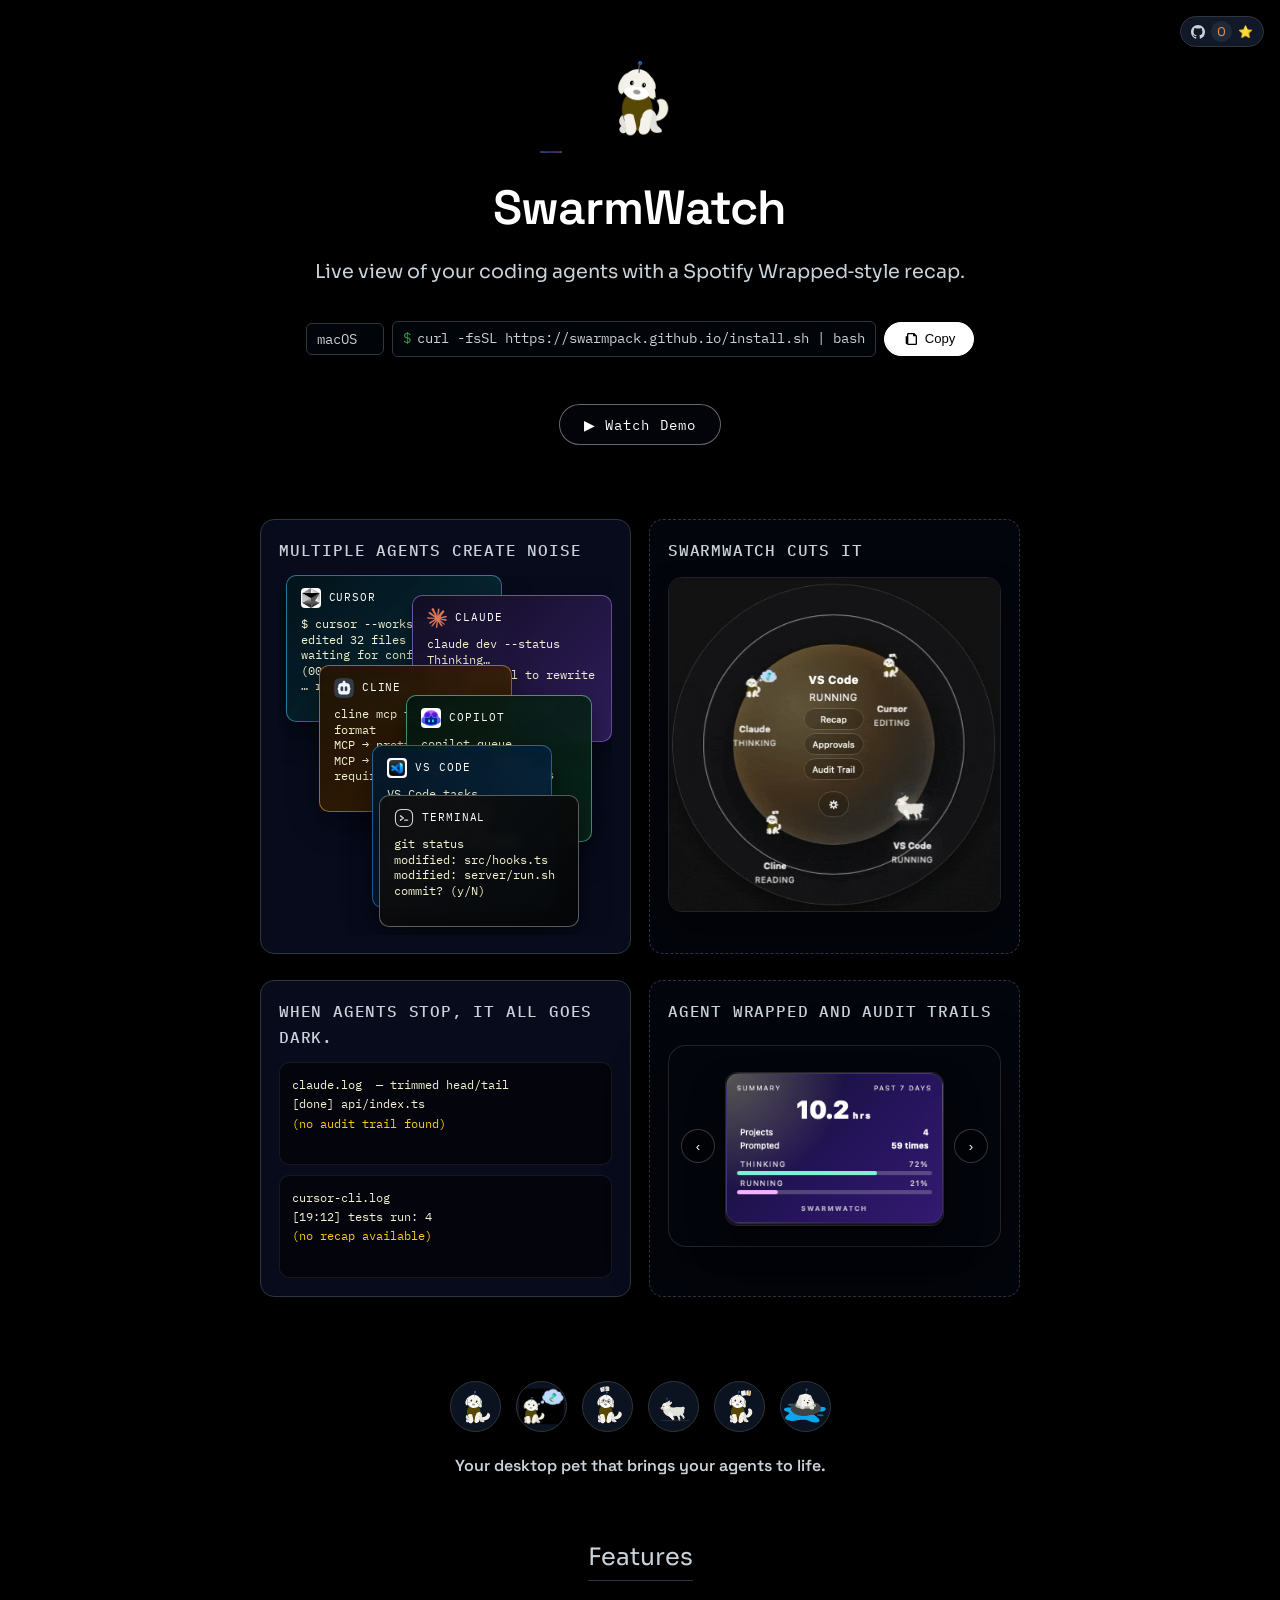
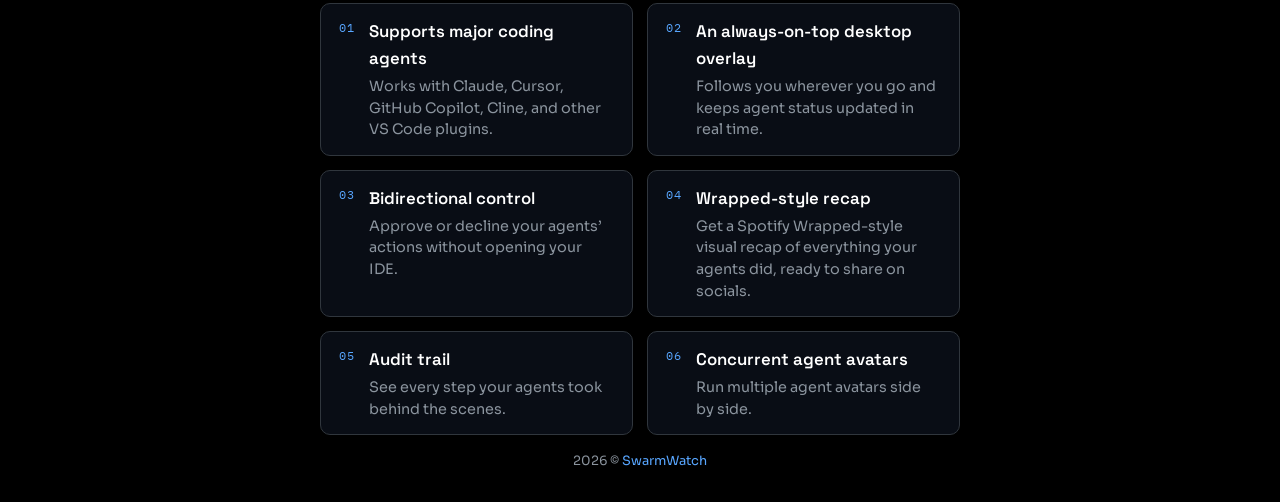
==== commit 2665d798: "fix: video embedding" ====
--- a/index.html
+++ b/index.html
@@ -206,7 +206,7 @@
             position: relative;
             box-shadow: 0 25px 60px rgba(0,0,0,0.6);
         }
-        .demo-modal video {
+        .demo-modal iframe {
             width: 100%;
             height: 100%;
             border: none;
@@ -323,6 +323,7 @@
             padding: 12px;
             color: #f5f2d0;
         }
+        .log-warning { color: #facc15; }
 
         .after-placeholder {
             border-style: dashed;
@@ -583,11 +584,11 @@
           <div class="log-stack">
             <pre>claude.log  — trimmed head/tail
 [done] api/index.ts
-(no audit trail found)
+<span class="log-warning">(no audit trail found)</span>
             </pre>
             <pre>cursor-cli.log
 [19:12] tests run: 4
-(no recap available)
+<span class="log-warning">(no recap available)</span>
             </pre>
           </div>
         </div>
@@ -677,10 +678,7 @@
     <div class="demo-modal" id="demo-modal" aria-hidden="true">
       <div class="demo-modal__content" role="dialog" aria-label="SwarmWatch demo video">
         <button class="demo-close" type="button" id="demo-close" aria-label="Close demo">×</button>
-        <video id="demo-video" controls preload="none" playsinline poster="assets/after-swarmwatch.gif">
-          <source src="assets/swarmwatch-demo.mp4" type="video/mp4" />
-          Your browser does not support the video tag.
-        </video>
+        <iframe src="https://www.youtube-nocookie.com/embed/BTbIjOn0AyI" title="SwarmWatch" allow="accelerometer; autoplay; clipboard-write; encrypted-media; gyroscope; picture-in-picture" allowfullscreen></iframe>
       </div>
     </div>
 
@@ -734,18 +732,13 @@
 const demoBtn = document.getElementById('demo-btn');
 const demoModal = document.getElementById('demo-modal');
 const demoClose = document.getElementById('demo-close');
-const demoVideo = document.getElementById('demo-video');
 const openDemo = () => {
   demoModal.classList.add('open');
   demoModal.setAttribute('aria-hidden', 'false');
-  demoVideo.currentTime = 0;
-  demoVideo.play();
 };
 const closeDemo = () => {
   demoModal.classList.remove('open');
   demoModal.setAttribute('aria-hidden', 'true');
-  demoVideo.pause();
-  demoVideo.currentTime = 0;
 };
 if (demoBtn) {
   demoBtn.addEventListener('click', openDemo);
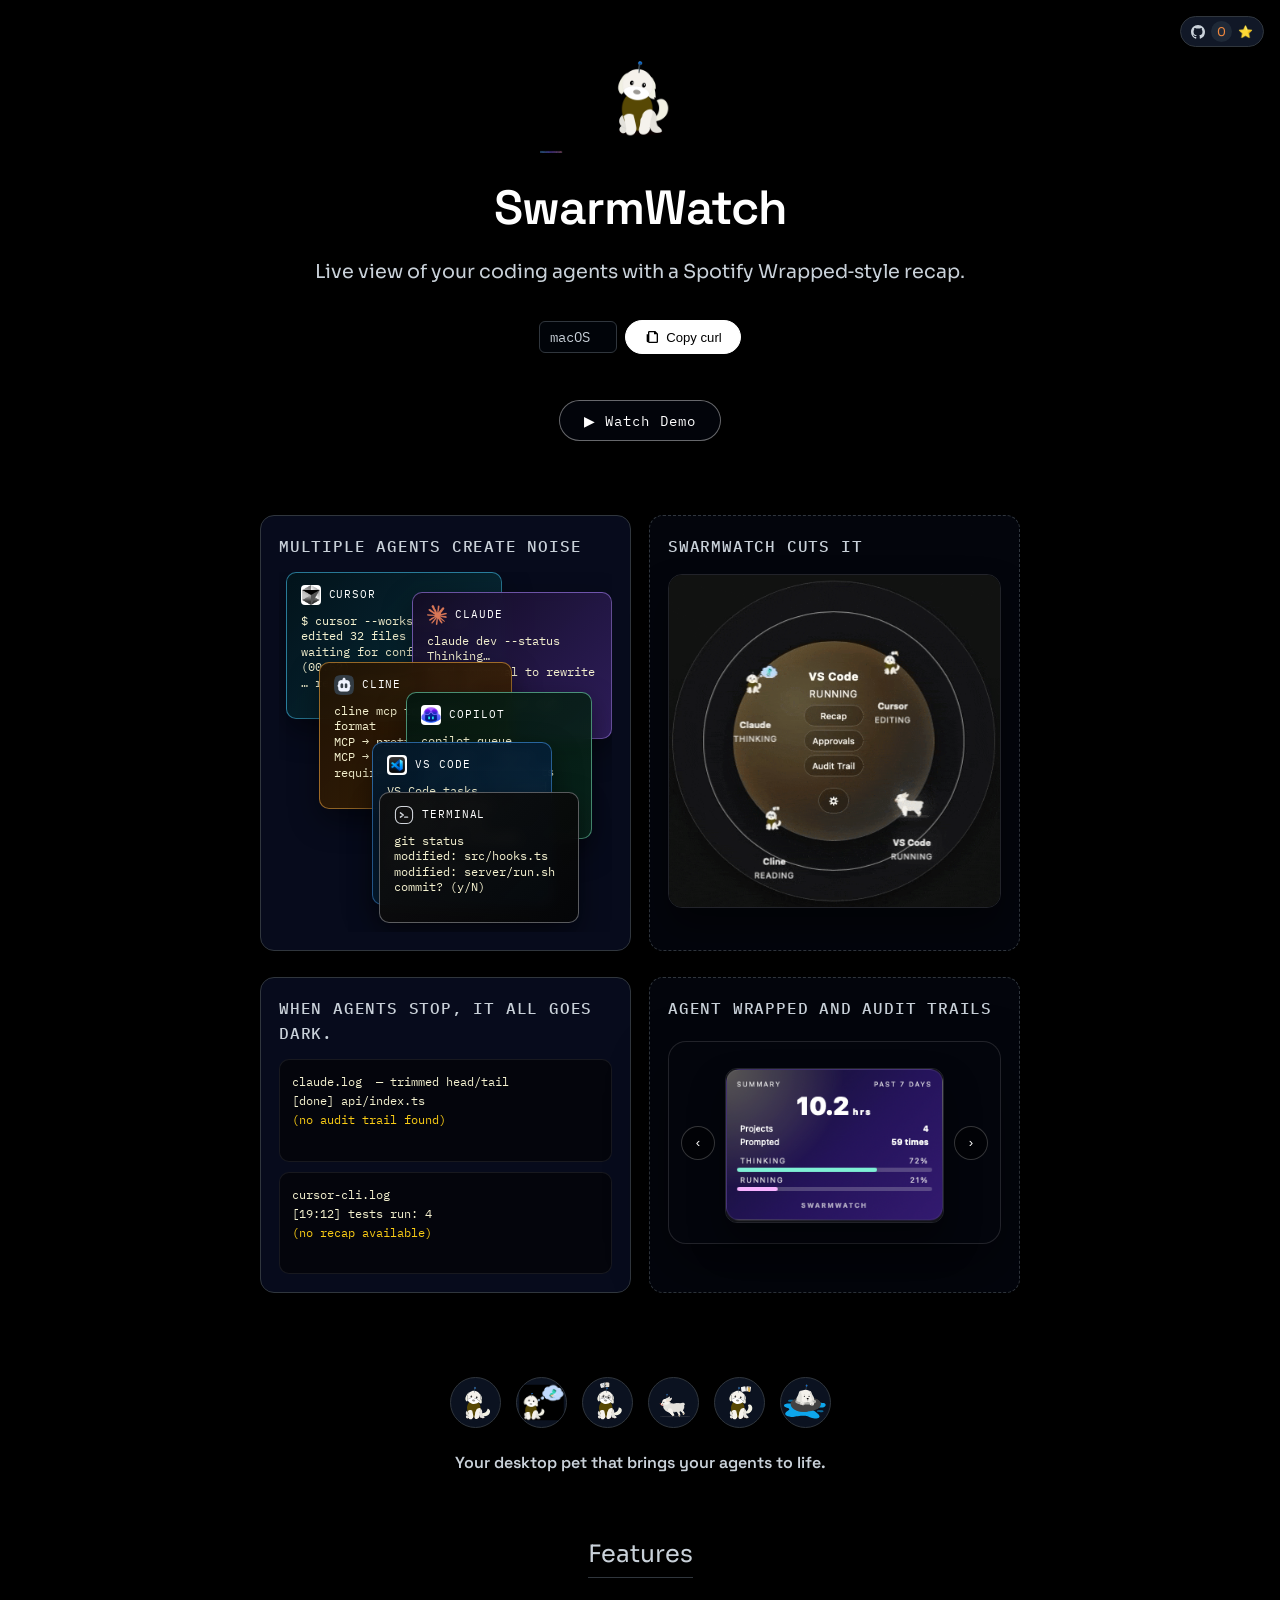
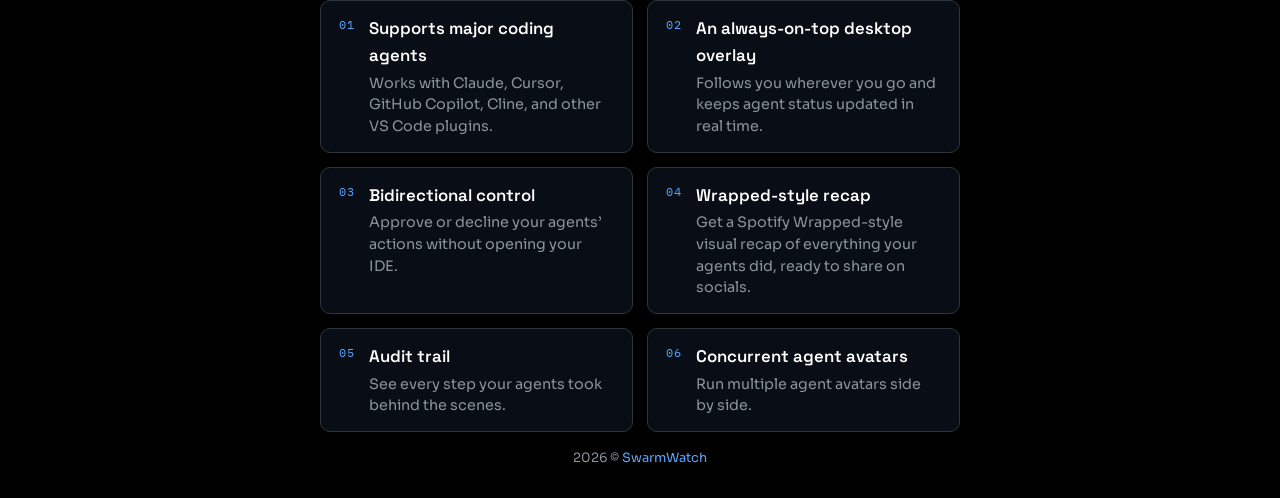
==== commit 5fa35b83: "fix: correct cURL path" ====
--- a/index.html
+++ b/index.html
@@ -446,8 +446,7 @@
         @media (max-width: 600px) {
             .badge-row { top: 10px; right: 10px; }
             .subtitle { padding: 0 8px; font-size: 1.05rem; }
-            .curl-field { max-width: 100%; flex-wrap: wrap; }
-            .curl-command { white-space: normal; overflow-wrap: anywhere; min-width: 0; }
+            /* No long command displayed anymore; keep row wrapping nicely. */
             .popover-window { position: relative; bottom: auto; right: auto; margin-top: -10px; width: 90%; }
             h1 { font-size: 2.2rem; }
             .producthunt-badge img { max-width: 150px; }
@@ -481,17 +480,13 @@
                     <option value="linux">Linux</option>
                     <option value="windows">Windows</option>
                 </select>
-                <div class="curl-field" id="curl-field">
-                    <span class="curl-prefix" id="curl-prefix">$</span>
-                    <span class="curl-command" id="curl-command">curl -fsSL https://swarmpack.github.io/install.sh | bash</span>
-                </div>
                 <button class="copy-button" type="button" id="copy-btn">
                     <span class="copy-icon" aria-hidden="true">
                       <svg viewBox="0 0 24 24" xmlns="http://www.w3.org/2000/svg">
                         <path d="M8 3h9l4 4v12a2 2 0 0 1-2 2H8a2 2 0 0 1-2-2V5a2 2 0 0 1 2-2zm0 2v14h11V8h-4V5H8zm-4 3h2v12H6a2 2 0 0 1-2-2V6z"/>
                       </svg>
                     </span>
-                    <span class="copy-label">Copy</span>
+                    <span class="copy-label">Copy curl</span>
                 </button>
             </div>
             <button class="demo-button" type="button" id="demo-btn">▶ Watch Demo</button>
@@ -686,37 +681,47 @@
 
 <script>
 const btn = document.getElementById('copy-btn');
-const curlField = document.getElementById('curl-command');
 const platformSelect = document.getElementById('platform-select');
-const prefix = document.getElementById('curl-prefix');
+
+// NOTE: Your GitHub Pages is currently hosted under /landing-page.
+// Root /install.sh will 404 until you change your Pages hosting (org pages repo).
 const curlSnippets = {
-  mac: 'curl -fsSL https://swarmpack.github.io/install.sh | bash',
-  linux: 'curl -fsSL https://swarmpack.github.io/install.sh | bash',
-  windows: 'iwr "https://swarmpack.github.io/install.ps1" -UseBasicParsing | iex'
+  mac: 'curl -fsSL https://swarmpack.github.io/landing-page/install.sh | bash',
+  linux: 'curl -fsSL https://swarmpack.github.io/landing-page/install.sh | bash',
+  windows: 'iwr -useb https://swarmpack.github.io/landing-page/install.ps1 | iex'
 };
-platformSelect.addEventListener('change', () => {
-  const val = platformSelect.value;
-  curlField.textContent = curlSnippets[val];
-  prefix.textContent = val === 'windows' ? 'PS>' : '$';
-});
-btn.addEventListener('click', () => {
-  const text = curlField.textContent.trim();
-  const label = btn.querySelector('.copy-label');
-  const original = label.textContent;
-  navigator.clipboard.writeText(text).then(() => {
-    label.textContent = '✓ Copied';
-    setTimeout(() => { label.textContent = original; }, 1500);
+
+function getSelectedCommand() {
+  if (!platformSelect) return curlSnippets.mac;
+  return curlSnippets[platformSelect.value] || curlSnippets.mac;
+}
+
+// Copy selected command (we don't render the long command in the UI)
+if (btn) {
+  btn.addEventListener('click', () => {
+    const text = getSelectedCommand().trim();
+    const label = btn.querySelector('.copy-label');
+    const original = label ? label.textContent : '';
+    navigator.clipboard.writeText(text).then(() => {
+      if (!label) return;
+      label.textContent = '✓ Copied';
+      setTimeout(() => { label.textContent = original; }, 1500);
+    });
   });
-});
+}
+
+// Stars
 fetch('https://api.github.com/repos/SwarmPack/SwarmWatch')
   .then((res) => res.json())
   .then((data) => {
     if (data.stargazers_count) {
-      document.getElementById('stars-count').textContent = data.stargazers_count.toLocaleString('en-US');
+      const starsEl = document.getElementById('stars-count');
+      if (starsEl) starsEl.textContent = data.stargazers_count.toLocaleString('en-US');
     }
   })
   .catch(() => {});
 
+// Slider
 const slider = document.querySelector('.after-slider');
 if (slider) {
   const slides = slider.querySelectorAll('.after-slide');
@@ -724,23 +729,26 @@
   const next = slider.querySelector('.slider-btn.next');
   let idx = 0;
   const update = () => slides.forEach((slide, i) => slide.classList.toggle('active', i === idx));
-  prev.addEventListener('click', () => { idx = (idx - 1 + slides.length) % slides.length; update(); });
-  next.addEventListener('click', () => { idx = (idx + 1) % slides.length; update(); });
+  if (prev) prev.addEventListener('click', () => { idx = (idx - 1 + slides.length) % slides.length; update(); });
+  if (next) next.addEventListener('click', () => { idx = (idx + 1) % slides.length; update(); });
   update();
 }
 
+// Demo modal
 const demoBtn = document.getElementById('demo-btn');
 const demoModal = document.getElementById('demo-modal');
 const demoClose = document.getElementById('demo-close');
 const openDemo = () => {
+  if (!demoModal) return;
   demoModal.classList.add('open');
   demoModal.setAttribute('aria-hidden', 'false');
 };
 const closeDemo = () => {
+  if (!demoModal) return;
   demoModal.classList.remove('open');
   demoModal.setAttribute('aria-hidden', 'true');
 };
-if (demoBtn) {
+if (demoBtn && demoModal && demoClose) {
   demoBtn.addEventListener('click', openDemo);
   demoClose.addEventListener('click', closeDemo);
   demoModal.addEventListener('click', (evt) => {
@@ -751,5 +759,6 @@
   });
 }
 </script>
+
 </body>
 </html>
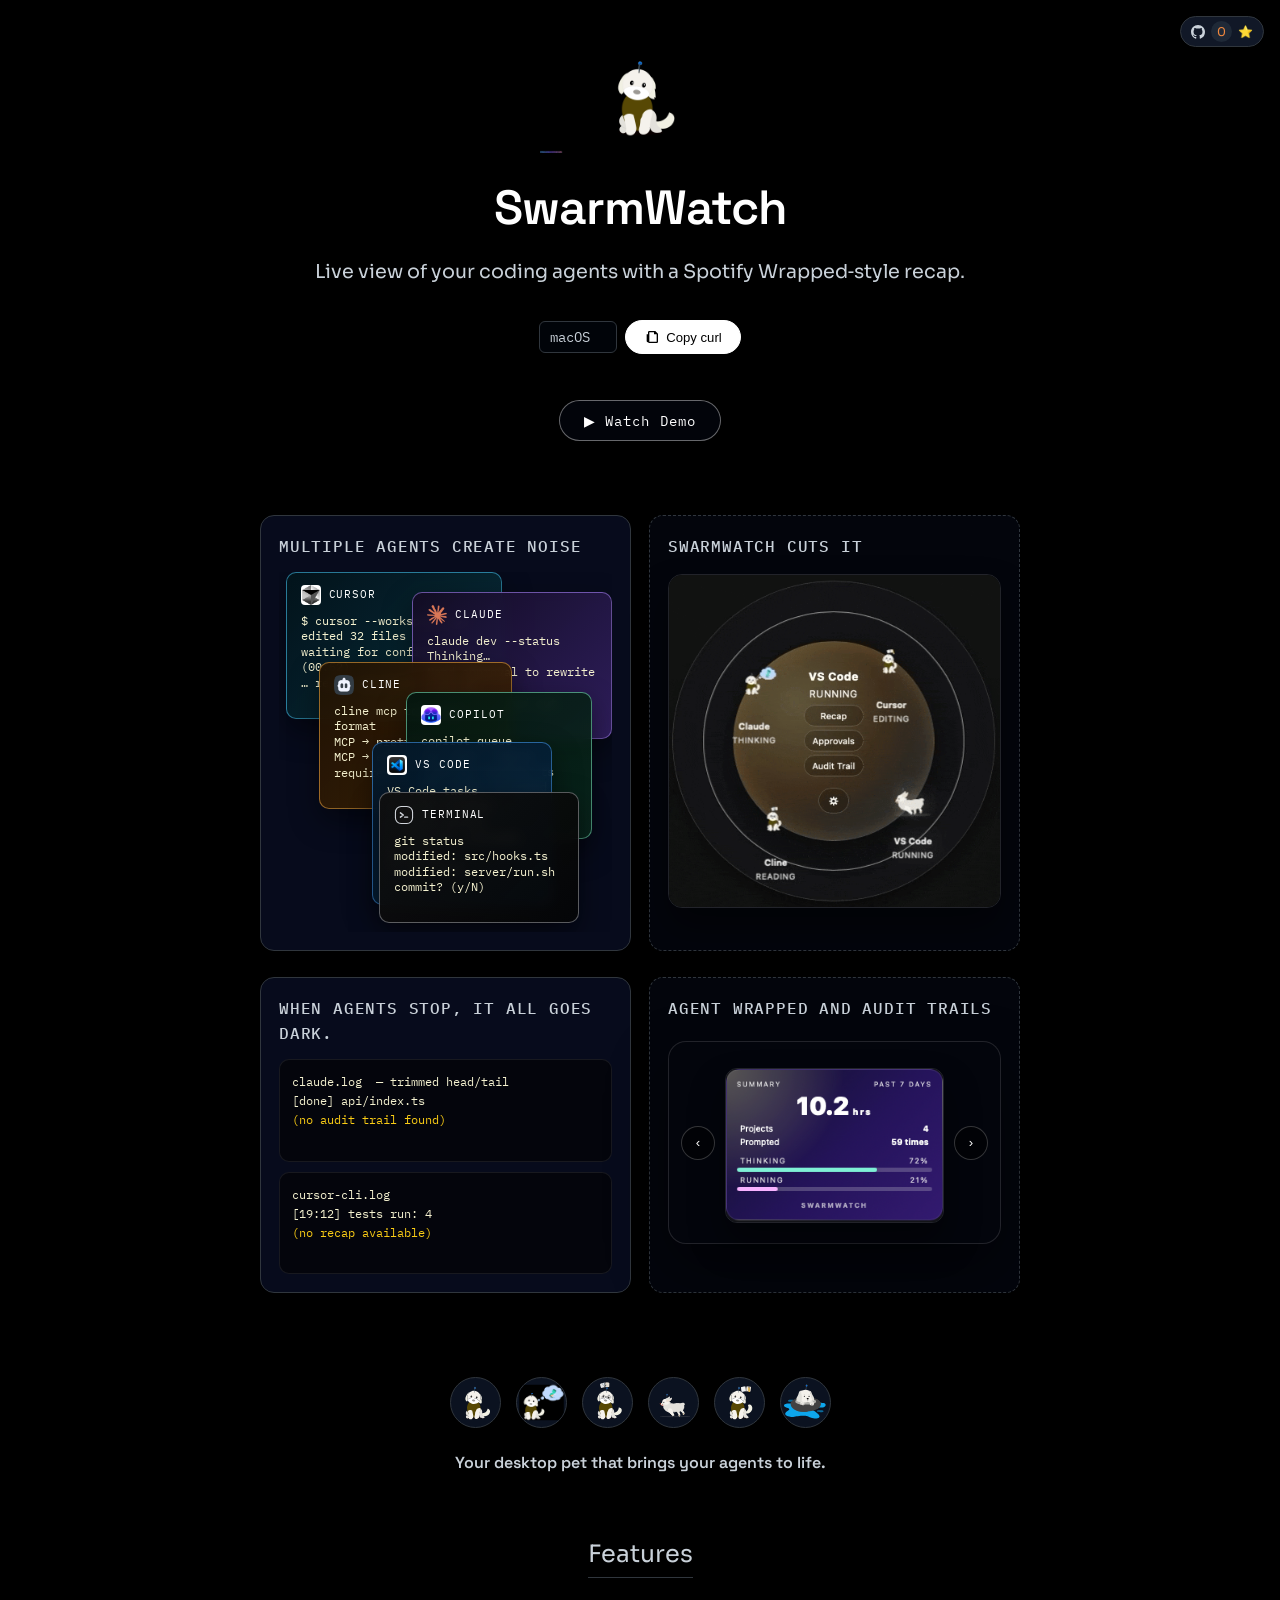
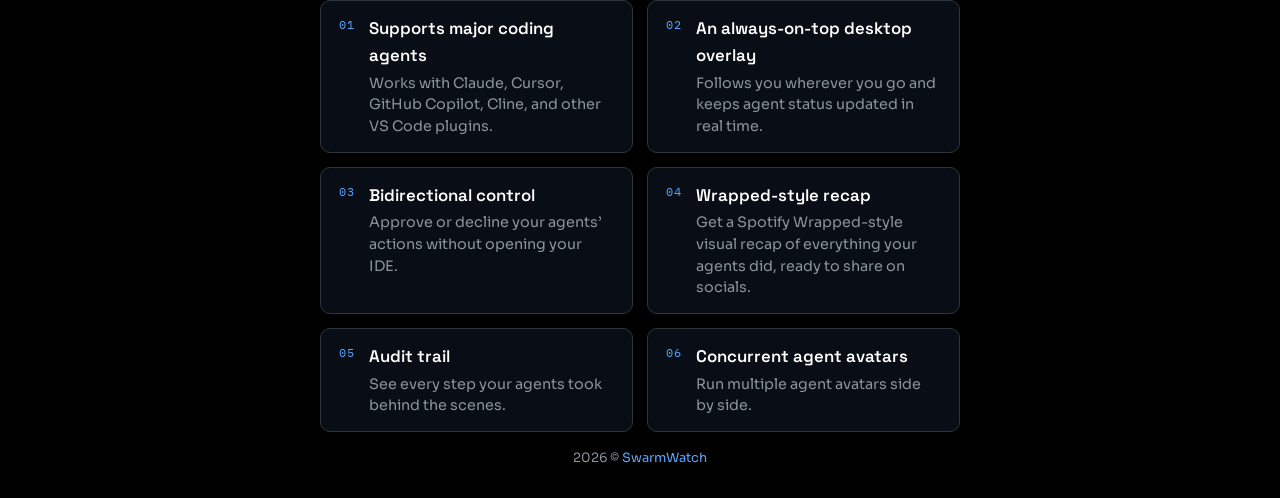
==== commit 3ac59f3a: "add: linkunfurling behaviour for landing page" ====
--- a/index.html
+++ b/index.html
@@ -4,6 +4,23 @@
     <meta charset="UTF-8" />
     <meta name="viewport" content="width=device-width, initial-scale=1.0" />
     <title>SwarmWatch</title>
+
+    <!-- SEO / Link unfurl (Open Graph + Twitter) -->
+    <meta name="description" content="Your desktop pet that brings your agents to life." />
+    <link rel="canonical" href="https://swarmpack.github.io/landing-page/" />
+
+    <meta property="og:type" content="website" />
+    <meta property="og:title" content="SwarmWatch" />
+    <meta property="og:description" content="Your desktop pet that brings your agents to life." />
+    <meta property="og:url" content="https://swarmpack.github.io/landing-page/" />
+    <meta property="og:image" content="https://swarmpack.github.io/landing-page/assets/swarmwatch-idle.png" />
+    <meta property="og:image:width" content="1920" />
+    <meta property="og:image:height" content="1080" />
+
+    <meta name="twitter:card" content="summary_large_image" />
+    <meta name="twitter:title" content="SwarmWatch" />
+    <meta name="twitter:description" content="Your desktop pet that brings your agents to life." />
+    <meta name="twitter:image" content="https://swarmpack.github.io/landing-page/assets/swarmwatch-idle.png" />
 
     <link rel="preload" as="image" href="assets/swarmwatch-idle.png?v=1" imagesrcset="assets/swarmwatch-idle.png?v=1" />
     <link rel="icon" href="data:," />
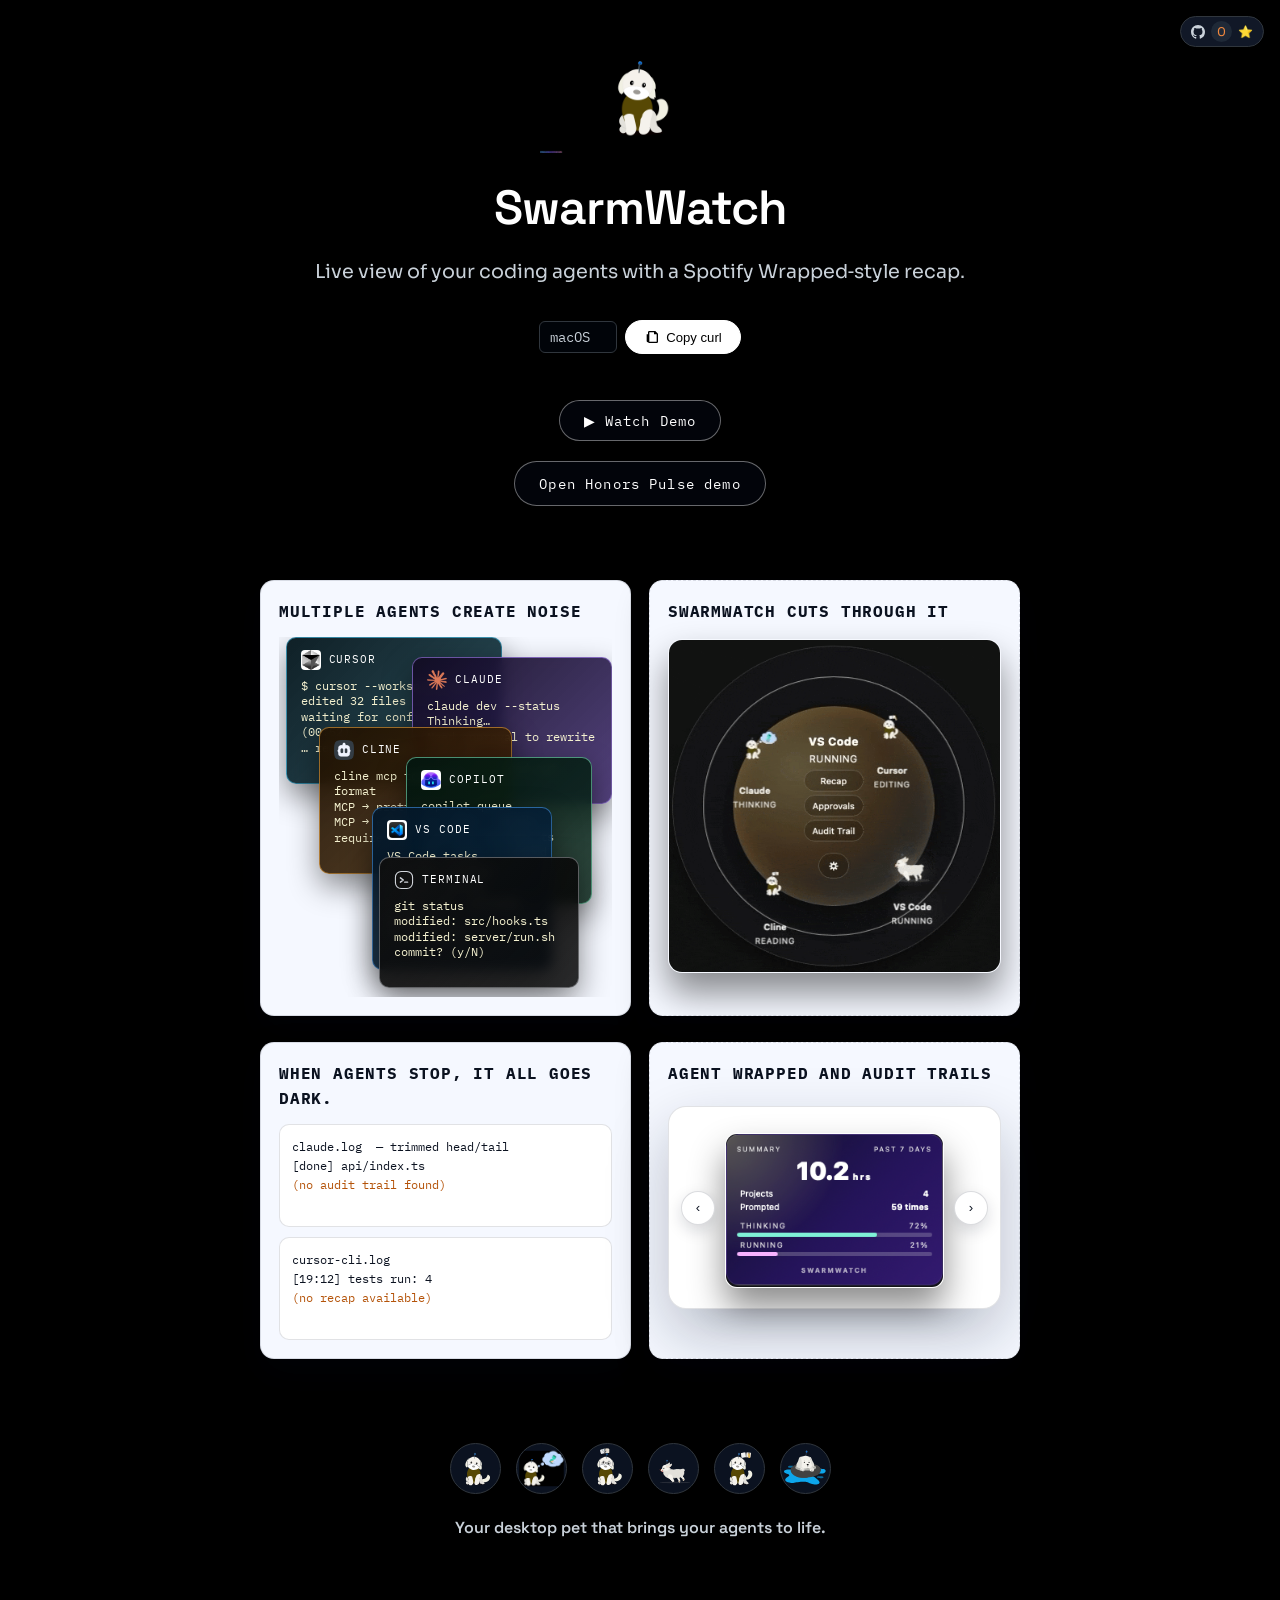
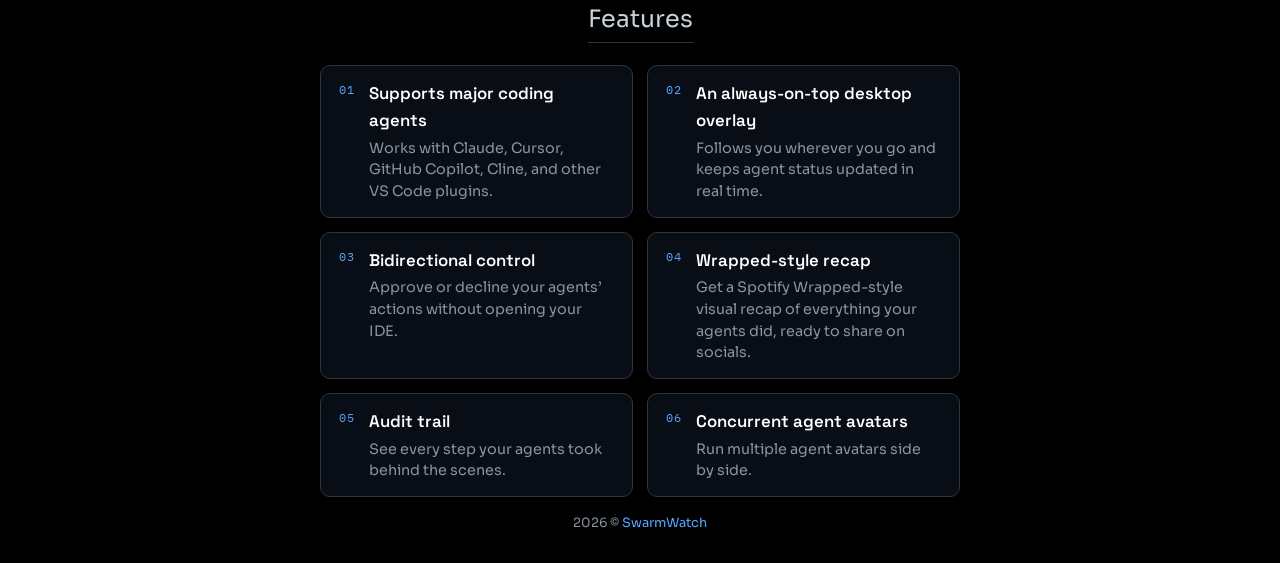
==== commit 234452e9: "honors-page" ====
--- a/index.html
+++ b/index.html
@@ -41,6 +41,10 @@
             --font-heading: 'Space Grotesk', 'Sora', 'Inter', 'Segoe UI', system-ui, -apple-system, sans-serif;
             --font-body: 'Sora', 'Inter', 'Segoe UI', system-ui, -apple-system, sans-serif;
             --font-mono: 'IBM Plex Mono', 'SFMono-Regular', Consolas, 'Liberation Mono', Menlo, monospace;
+            --panel-light: #f5f8ff;
+            --panel-border-light: rgba(15, 23, 42, 0.12);
+            --panel-text-dark: #0b1220;
+            --panel-text-muted: #3d4a5f;
         }
 
         * { box-sizing: border-box; }
@@ -261,17 +265,19 @@
         }
         .before-card,
         .after-placeholder {
-            border: 1px solid var(--border-color);
+            border: 1px solid var(--panel-border-light);
             border-radius: 14px;
             padding: 18px;
-            background: #070b1c;
+            background: var(--panel-light);
+            color: var(--panel-text-dark);
             height: 100%;
+            box-shadow: 0 15px 35px rgba(7, 11, 28, 0.2);
         }
         .before-heading {
             font-size: 1rem;
             font-weight: 500;
             margin: 0 0 12px;
-            color: var(--text-primary);
+            color: var(--panel-text-dark);
             font-family: var(--font-mono);
             letter-spacing: 0.05em;
             text-transform: uppercase;
@@ -334,28 +340,30 @@
             margin: 0;
             font-family: var(--font-mono);
             font-size: 0.75rem;
-            background: #04050c;
+            background: #ffffff;
             border-radius: 10px;
-            border: 1px solid rgba(255,255,255,0.08);
+            border: 1px solid var(--panel-border-light);
             padding: 12px;
-            color: #f5f2d0;
-        }
-        .log-warning { color: #facc15; }
+            color: var(--panel-text-dark);
+            box-shadow: inset 0 1px 0 rgba(255,255,255,0.65);
+        }
+        .log-warning { color: #b45309; }
 
         .after-placeholder {
             border-style: dashed;
-            background: #03050c;
+            background: var(--panel-light);
             display: flex;
             flex-direction: column;
             gap: 8px;
             justify-content: flex-start;
             align-items: flex-start;
-            color: var(--text-secondary);
+            color: var(--panel-text-muted);
         }
         .after-placeholder span {
             font-size: 0.85rem;
             letter-spacing: 0.12em;
             text-transform: uppercase;
+            color: var(--panel-text-dark);
         }
         .after-placeholder p { margin: 0; }
         .after-media img {
@@ -372,9 +380,9 @@
             margin-top: 12px;
             padding: 20px 56px;
             border-radius: 18px;
-            border: 1px solid rgba(255,255,255,0.12);
-            background: #03050c;
-            box-shadow: 0 25px 60px rgba(0,0,0,0.45);
+            border: 1px solid var(--panel-border-light);
+            background: #ffffff;
+            box-shadow: 0 25px 60px rgba(12, 23, 42, 0.25);
         }
         .after-slide { display: none; }
         .after-slide.active { display: block; }
@@ -386,15 +394,16 @@
             width: 34px;
             height: 34px;
             border-radius: 50%;
-            border: 1px solid rgba(255,255,255,0.2);
-            background: rgba(0,0,0,0.45);
-            color: #fff;
+            border: 1px solid rgba(15, 23, 42, 0.15);
+            background: #ffffff;
+            color: var(--panel-text-dark);
             display: flex;
             align-items: center;
             justify-content: center;
             cursor: pointer;
-        }
-        .slider-btn:hover { background: rgba(0,0,0,0.65); }
+            box-shadow: 0 6px 16px rgba(15, 23, 42, 0.15);
+        }
+        .slider-btn:hover { background: #f0f4ff; }
         .slider-btn.prev { left: 12px; }
         .slider-btn.next { right: 12px; }
 
@@ -507,13 +516,16 @@
                 </button>
             </div>
             <button class="demo-button" type="button" id="demo-btn">▶ Watch Demo</button>
+            <a class="demo-button" href="honors-pulse.html" style="display:inline-flex;align-items:center;justify-content:center;gap:10px;text-decoration:none;">
+              Open Honors Pulse demo
+            </a>
         </div>
     </header>
 
     <section class="before-after">
       <div class="before-row">
         <div class="before-card">
-          <p class="before-heading">Multiple agents create noise</p>
+          <p class="before-heading"><strong>Multiple agents create noise</strong></p>
           <div class="session-mess" aria-hidden="true">
             <div class="session-window agent-cursor">
               <div class="window-chip">
@@ -585,14 +597,14 @@
           </div>
         </div>
         <div class="after-placeholder after-media">
-          <p class="before-heading">SwarmWatch cuts it</p>
+          <p class="before-heading"><strong>SwarmWatch cuts through it</strong></p>
           <img src="assets/after-swarmwatch.gif" alt="SwarmWatch overlay animation" loading="lazy" decoding="async" />
         </div>
       </div>
 
       <div class="before-row">
         <div class="before-card">
-          <p class="before-heading">When agents stop, it all goes dark.</p>
+          <p class="before-heading"><strong>When agents stop, it all goes dark.</strong></p>
           <div class="log-stack">
             <pre>claude.log  — trimmed head/tail
 [done] api/index.ts
@@ -605,7 +617,7 @@
           </div>
         </div>
         <div class="after-placeholder after-media">
-          <p class="before-heading">Agent Wrapped and audit trails</p>
+          <p class="before-heading"><strong>Agent Wrapped and audit trails</strong></p>
           <div class="after-slider" aria-label="SwarmWatch recap carousel">
             <button class="slider-btn prev" type="button" aria-label="Previous card">‹</button>
             <div class="after-slide">
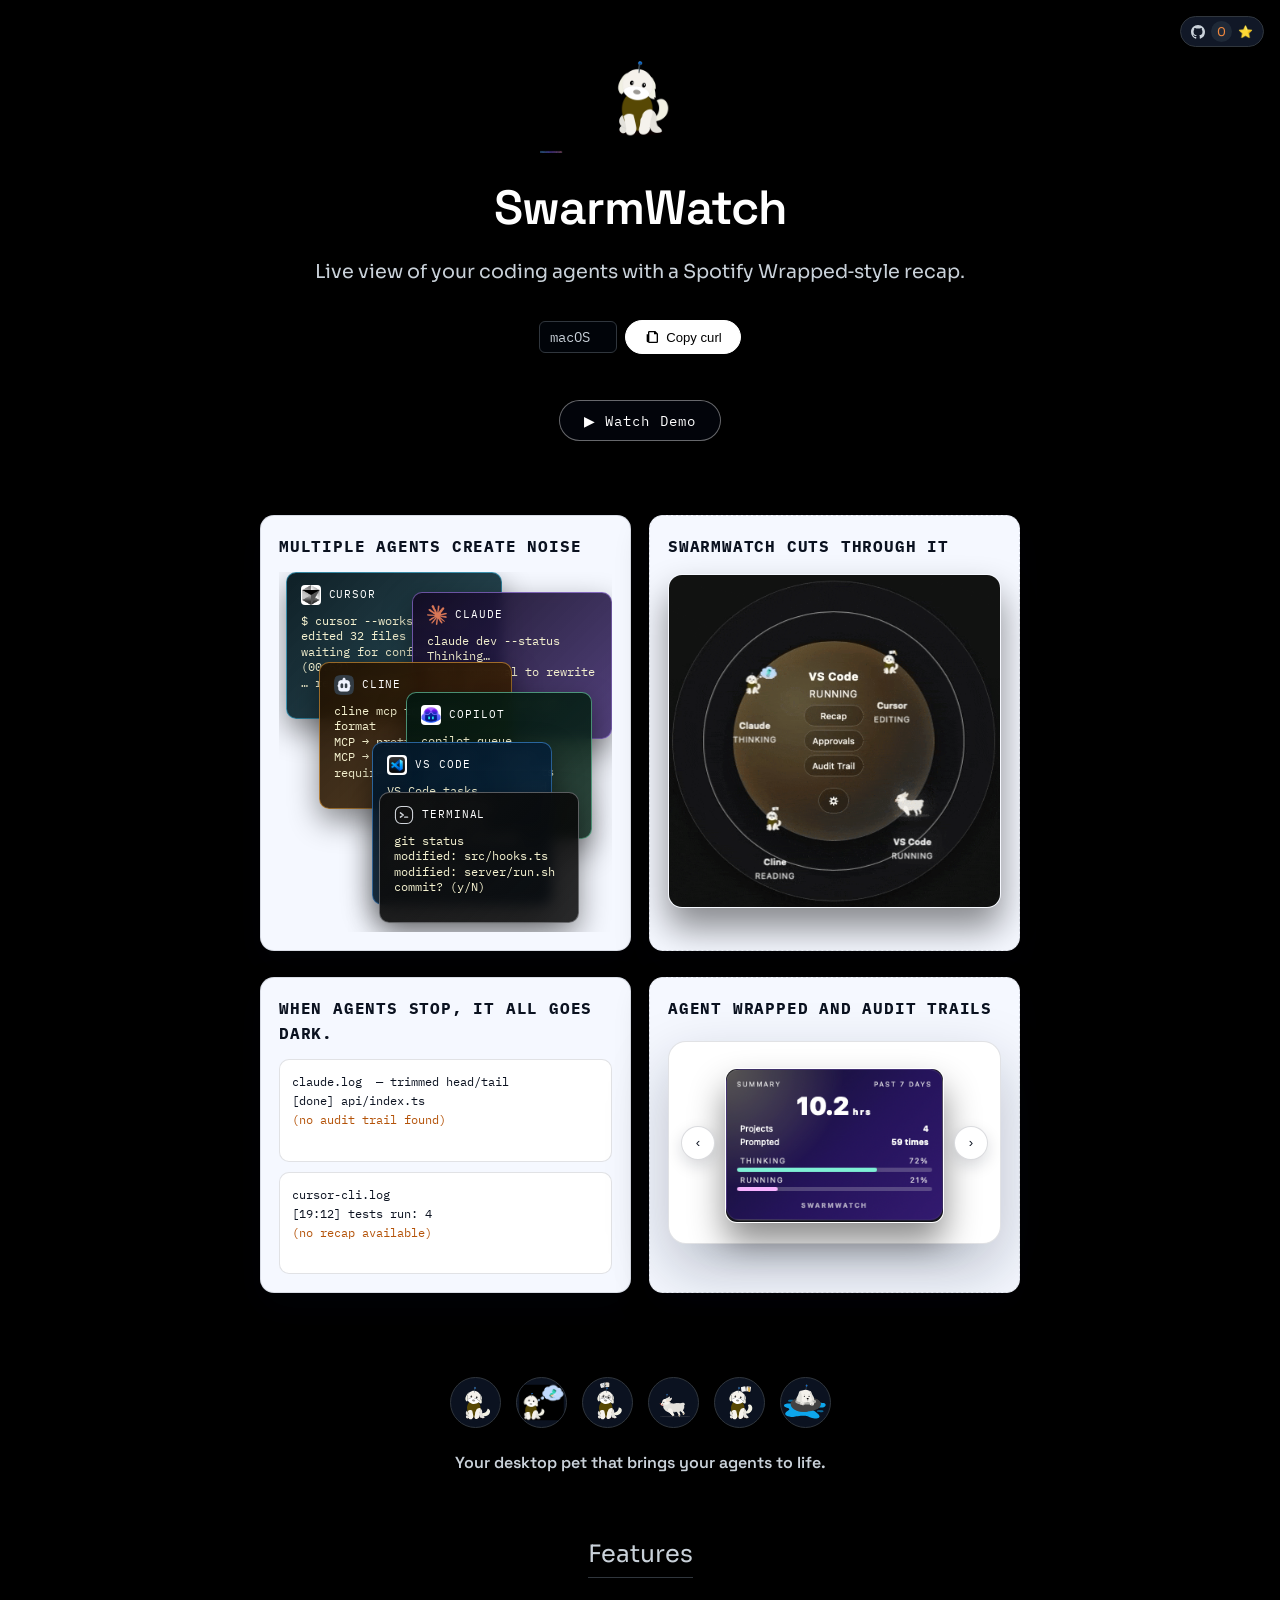
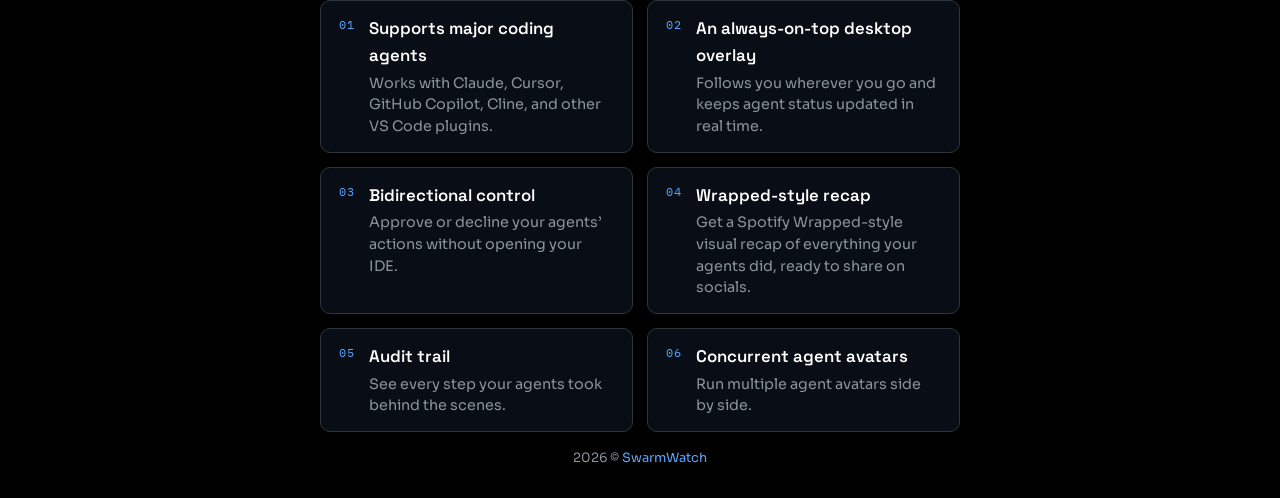
==== commit 81525697: "remove-honors" ====
--- a/index.html
+++ b/index.html
@@ -516,9 +516,6 @@
                 </button>
             </div>
             <button class="demo-button" type="button" id="demo-btn">▶ Watch Demo</button>
-            <a class="demo-button" href="honors-pulse.html" style="display:inline-flex;align-items:center;justify-content:center;gap:10px;text-decoration:none;">
-              Open Honors Pulse demo
-            </a>
         </div>
     </header>
 
